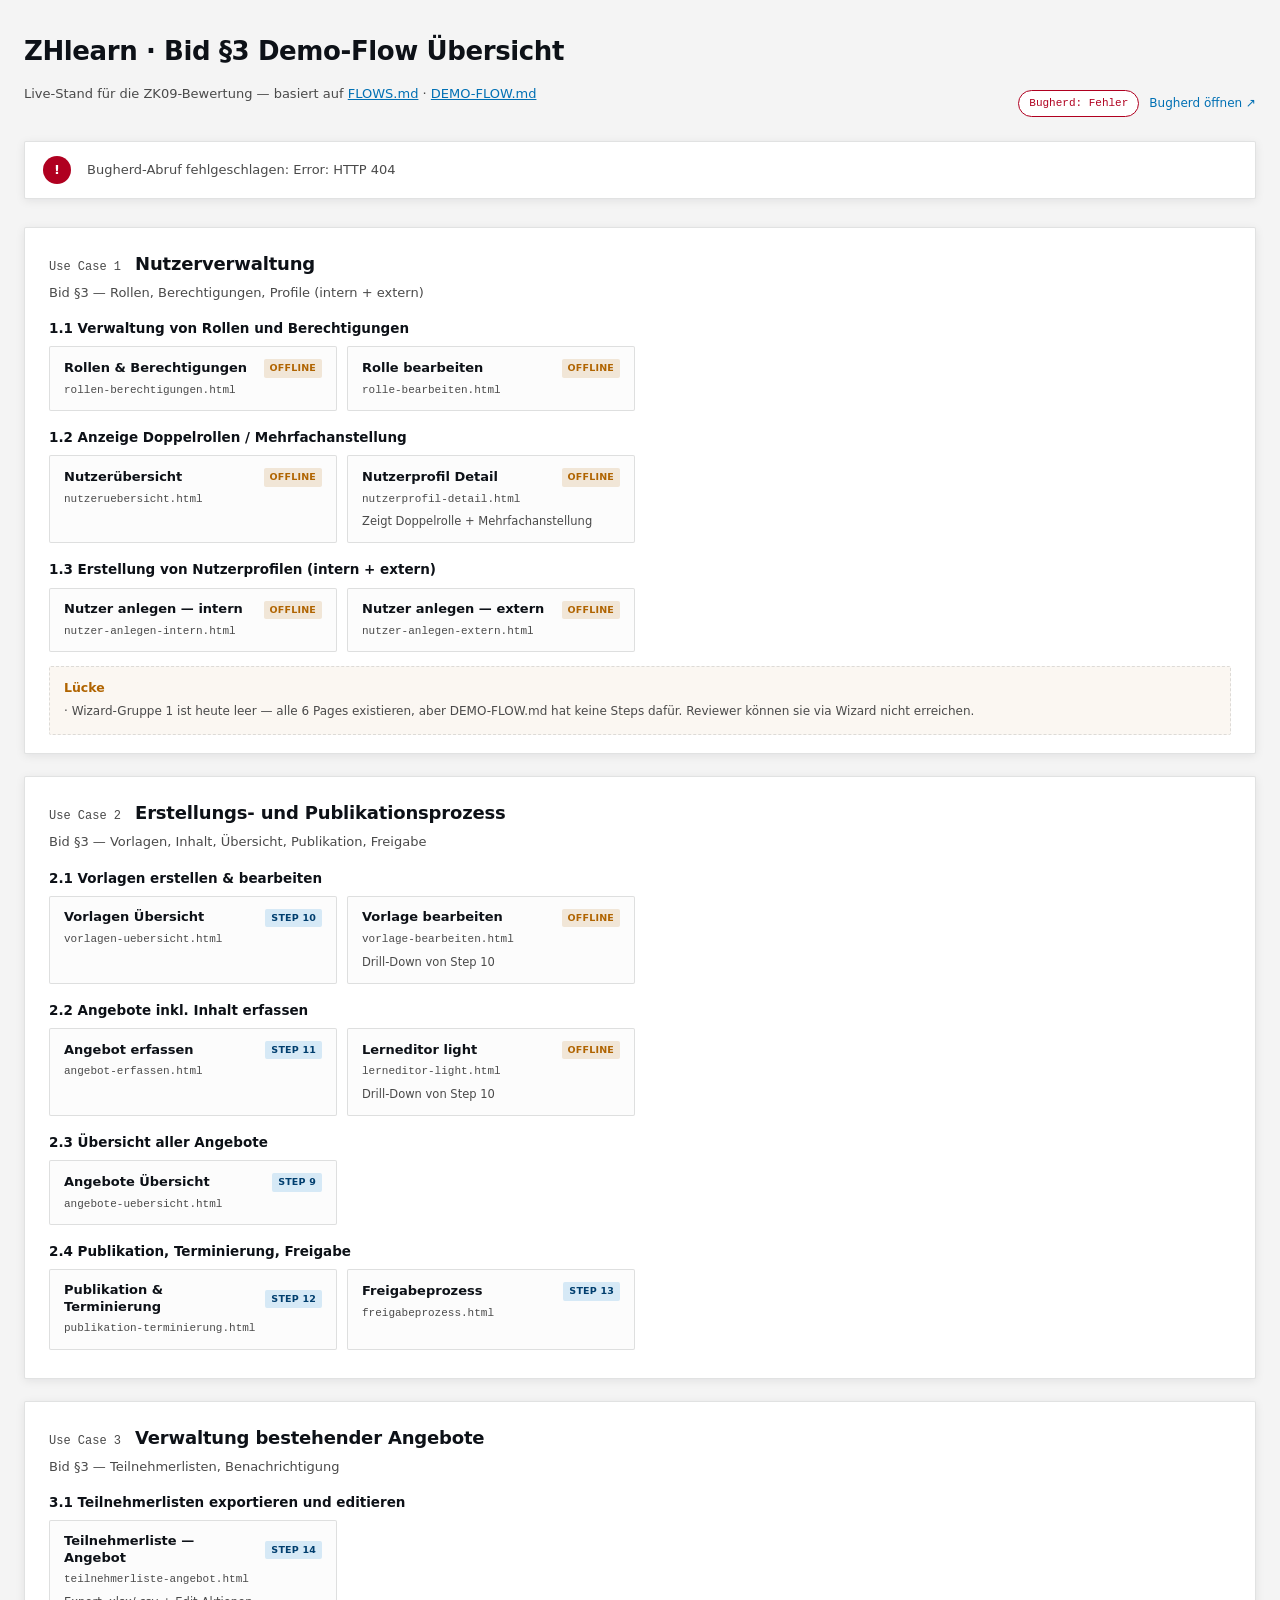
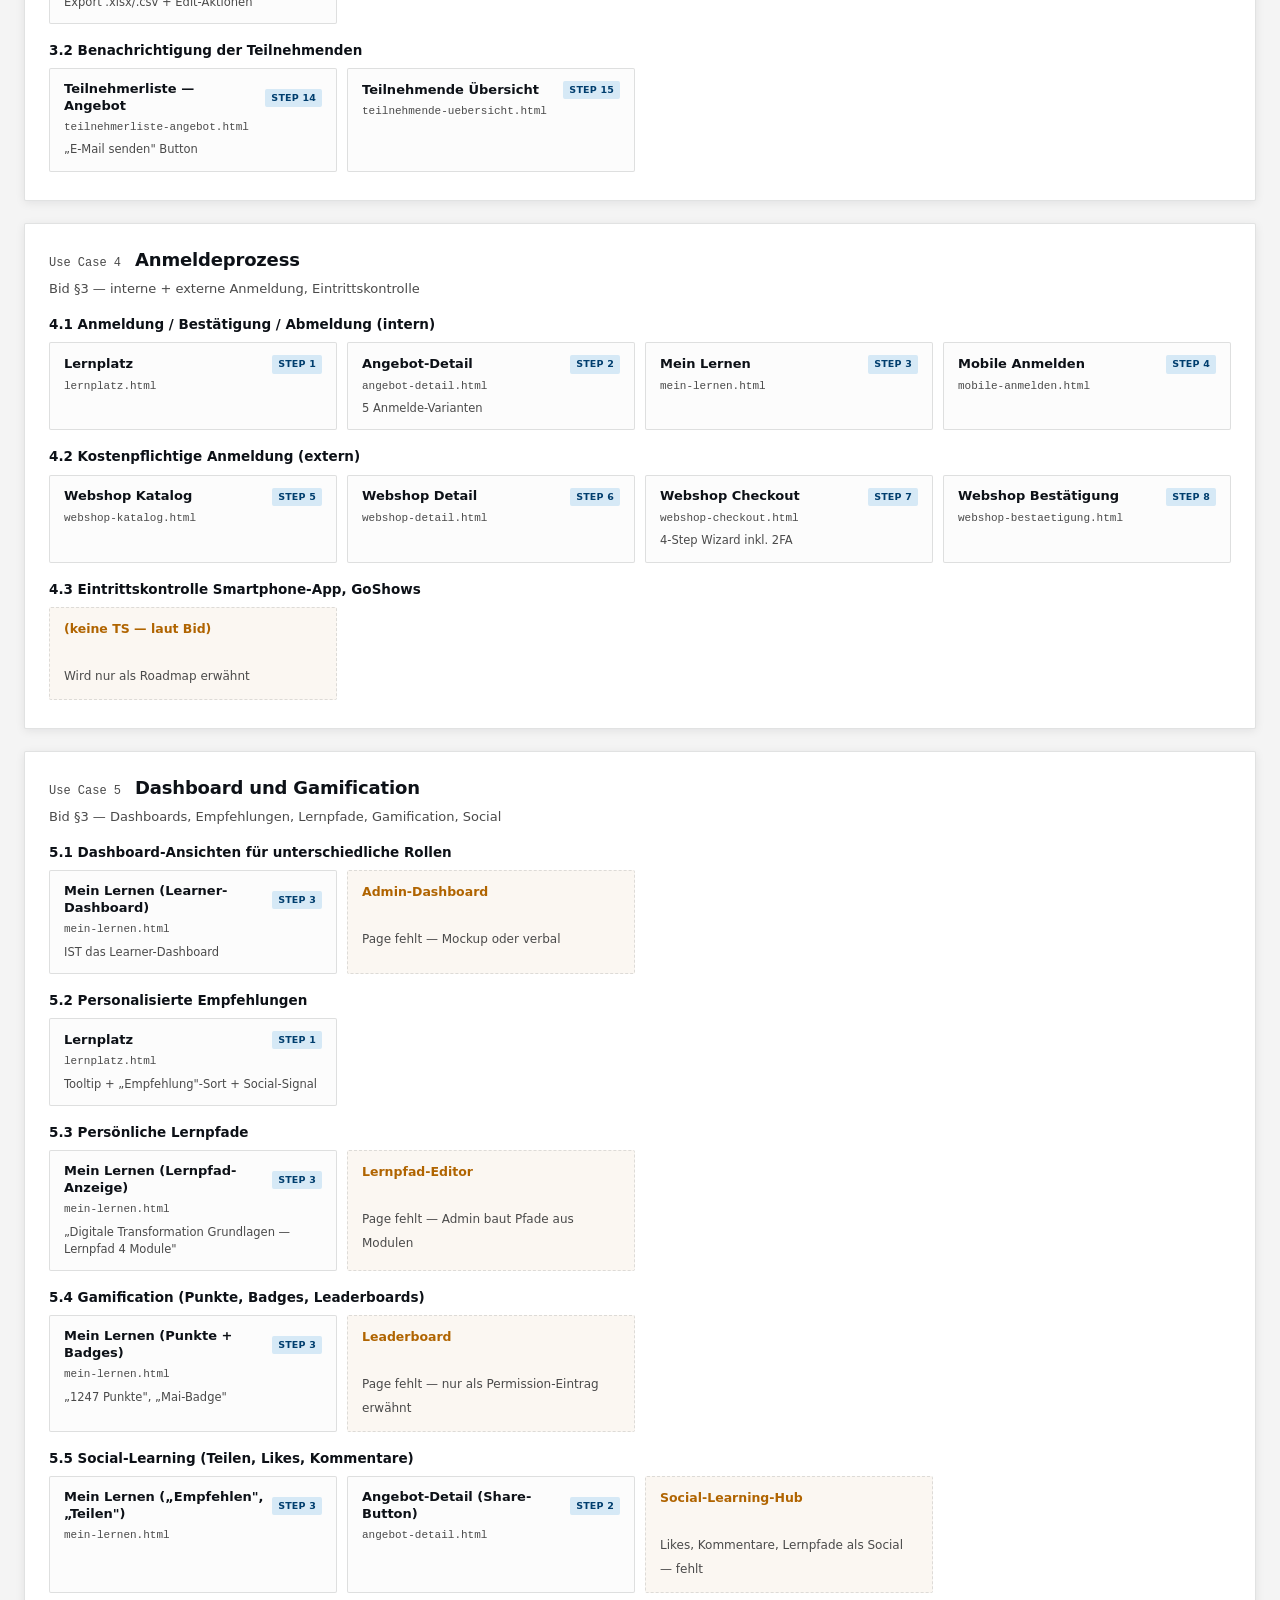
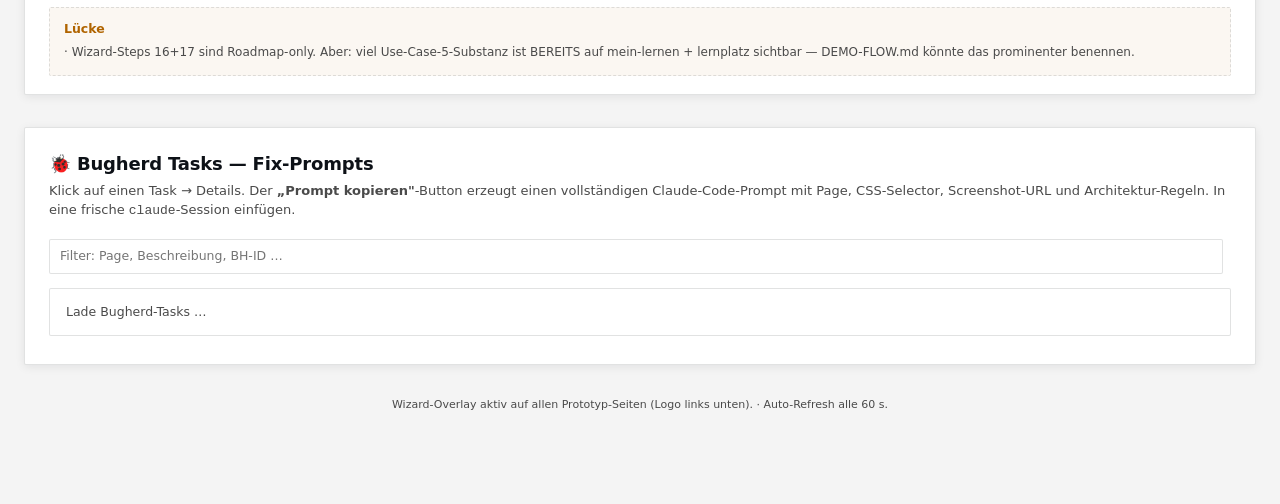
==== walkthrough/overview.html @ d1e1c7c1 "feat(overview): Bugherd triage section with copy-prompt buttons Adds a "Bugherd Tasks — Fix-Prompts"" ====
<!doctype html>
<html lang="de-CH">
<head>
  <meta charset="utf-8" />
  <meta name="viewport" content="width=device-width, initial-scale=1" />
  <title>ZHlearn · Bid §3 Demo-Flow Übersicht</title>
  <link rel="icon" href="/build/favicon-48.png" />
  <link rel="stylesheet" href="/colors_and_type.css" />
  <style>
    :root {
      --ov-bg: #f4f4f4;
      --ov-panel: #ffffff;
      --ov-rail: rgba(13, 17, 23, 0.12);
      --ov-text: #0d1117;
      --ov-text-soft: #4a4a4a;
      --ov-accent: #0070b4;
      --ov-accent-soft: #d6e9f6;
      --ov-accent-dark: #003e6e;
      --ov-good: #1e7f3a;
      --ov-warn: #b06400;
      --ov-bad: #b00020;
      --ov-shadow: 0 2px 10px rgba(13, 17, 23, 0.08);
    }
    * { box-sizing: border-box; }
    html, body { margin: 0; }
    body {
      font-family: 'Inter', system-ui, sans-serif;
      background: var(--ov-bg);
      color: var(--ov-text);
      line-height: 1.5;
    }
    .ov-shell { max-width: 1280px; margin: 0 auto; padding: 32px 24px 80px; }
    .ov-head { display: flex; align-items: flex-end; justify-content: space-between; gap: 16px; flex-wrap: wrap; margin-bottom: 24px; }
    .ov-head h1 { margin: 0; font-weight: 900; font-size: 26px; letter-spacing: -0.015em; }
    .ov-head__sub { color: var(--ov-text-soft); font-size: 13px; }
    .ov-head__sub a { color: var(--ov-accent); }
    .ov-toolbar { display: flex; gap: 10px; align-items: center; font-size: 12px; color: var(--ov-text-soft); }
    .ov-badge { display: inline-flex; align-items: center; gap: 6px; padding: 4px 10px; border-radius: 999px; background: var(--ov-panel); border: 1px solid var(--ov-rail); font-size: 11px; font-weight: 900; }
    .ov-badge--ok    { color: var(--ov-good); border-color: var(--ov-good); }
    .ov-badge--warn  { color: var(--ov-warn); border-color: var(--ov-warn); }
    .ov-badge--bad   { color: var(--ov-bad);  border-color: var(--ov-bad); }
    .ov-badge--mono  { font-family: ui-monospace, 'SF Mono', Menlo, monospace; font-weight: 400; text-transform: none; }

    /* Bugherd overall status strip */
    .ov-bh { background: var(--ov-panel); border: 1px solid var(--ov-rail); border-radius: 2px; padding: 14px 18px; margin-bottom: 28px; display: flex; align-items: center; gap: 16px; flex-wrap: wrap; box-shadow: var(--ov-shadow); }
    .ov-bh__icon { width: 28px; height: 28px; border-radius: 999px; background: var(--ov-accent); color: #fff; display: inline-flex; align-items: center; justify-content: center; font-weight: 900; font-size: 13px; }
    .ov-bh__text { flex: 1; font-size: 13px; color: var(--ov-text-soft); }
    .ov-bh__text strong { color: var(--ov-text); }
    .ov-bh__cta { color: var(--ov-accent); font-size: 12px; text-decoration: none; }
    .ov-bh__cta:hover { text-decoration: underline; }

    /* Use-case section */
    .ov-section { background: var(--ov-panel); border: 1px solid var(--ov-rail); border-radius: 2px; padding: 22px 24px 18px; margin-bottom: 22px; box-shadow: var(--ov-shadow); }
    .ov-section__head { display: flex; align-items: baseline; gap: 14px; margin-bottom: 6px; }
    .ov-section__num { font-family: ui-monospace, 'SF Mono', Menlo, monospace; font-size: 12px; color: var(--ov-text-soft); }
    .ov-section__title { font-weight: 900; font-size: 18px; letter-spacing: -0.01em; margin: 0; }
    .ov-section__sub { margin: 0 0 14px; color: var(--ov-text-soft); font-size: 13px; }

    .ov-sub { margin: 16px 0 10px; }
    .ov-sub__title { font-weight: 900; font-size: 13.5px; margin: 0 0 8px; color: var(--ov-text); }
    .ov-cards { display: grid; grid-template-columns: repeat(auto-fill, minmax(260px, 1fr)); gap: 10px; }
    .ov-card { display: block; padding: 12px 14px; border: 1px solid var(--ov-rail); border-radius: 2px; text-decoration: none; color: inherit; background: #fcfcfc; transition: border-color 120ms, transform 120ms; }
    .ov-card:hover { border-color: var(--ov-accent); transform: translateY(-1px); }
    .ov-card__row { display: flex; align-items: center; justify-content: space-between; gap: 8px; }
    .ov-card__title { font-weight: 900; font-size: 13px; line-height: 1.3; }
    .ov-card__file { display: block; margin-top: 4px; font-family: ui-monospace, 'SF Mono', Menlo, monospace; font-size: 11px; color: var(--ov-text-soft); white-space: nowrap; overflow: hidden; text-overflow: ellipsis; }
    .ov-card__badges { display: flex; gap: 4px; flex-shrink: 0; }
    .ov-card__pill { font-size: 9.5px; padding: 2px 6px; border-radius: 2px; font-weight: 900; letter-spacing: 0.02em; text-transform: uppercase; }
    .ov-card__pill--wiz   { background: var(--ov-accent-soft); color: var(--ov-accent-dark); }
    .ov-card__pill--orph  { background: rgba(176, 100, 0, 0.15); color: var(--ov-warn); }
    .ov-card__pill--bh    { background: rgba(176, 0, 32, 0.10); color: var(--ov-bad); }

    .ov-missing { padding: 12px 14px; border: 1px dashed var(--ov-rail); border-radius: 2px; background: rgba(176, 100, 0, 0.05); }
    .ov-missing__title { display: block; font-weight: 900; font-size: 12.5px; color: var(--ov-warn); }
    .ov-missing__sub { font-size: 12px; color: var(--ov-text-soft); }

    /* Bug list per card (collapsible) */
    .ov-bugs { margin-top: 8px; padding-top: 8px; border-top: 1px dashed var(--ov-rail); display: none; font-size: 11.5px; }
    .ov-card[data-bh-open="true"] .ov-bugs { display: block; }
    .ov-bug { margin: 4px 0; padding-left: 6px; border-left: 2px solid var(--ov-bad); color: var(--ov-text-soft); }
    .ov-bug strong { color: var(--ov-text); }

    /* ---- Bugherd triage section (bottom of page) ---- */
    .ov-bh-tasks { background: var(--ov-panel); border: 1px solid var(--ov-rail); border-radius: 2px; padding: 22px 24px 18px; margin-top: 32px; box-shadow: var(--ov-shadow); }
    .ov-bh-tasks h2 { margin: 0 0 4px; font-weight: 900; font-size: 18px; letter-spacing: -0.01em; }
    .ov-bh-tasks__sub { margin: 0 0 18px; color: var(--ov-text-soft); font-size: 13px; }
    .ov-task { border: 1px solid var(--ov-rail); border-radius: 2px; margin-bottom: 10px; background: #fff; }
    .ov-task--loading { padding: 14px 16px; color: var(--ov-text-soft); font-size: 12.5px; }
    .ov-task__head { display: grid; grid-template-columns: 60px 1fr auto; gap: 12px; align-items: center; padding: 12px 16px; cursor: pointer; }
    .ov-task__head:hover { background: var(--ov-bg); }
    .ov-task__id { font-family: ui-monospace, 'SF Mono', Menlo, monospace; font-size: 11px; color: var(--ov-bad); font-weight: 900; }
    .ov-task__title-wrap { min-width: 0; }
    .ov-task__title { font-weight: 900; font-size: 13.5px; line-height: 1.35; }
    .ov-task__meta { display: flex; gap: 10px; flex-wrap: wrap; margin-top: 4px; color: var(--ov-text-soft); font-size: 11px; font-family: ui-monospace, 'SF Mono', Menlo, monospace; }
    .ov-task__meta a { color: var(--ov-accent); text-decoration: none; }
    .ov-task__meta a:hover { text-decoration: underline; }
    .ov-task__chev { color: var(--ov-text-soft); font-size: 11px; transition: transform 140ms; }
    .ov-task[data-open="true"] .ov-task__chev { transform: rotate(90deg); }
    .ov-task__body { display: none; padding: 0 16px 16px; border-top: 1px solid var(--ov-rail); }
    .ov-task[data-open="true"] .ov-task__body { display: block; }
    .ov-task__grid { display: grid; grid-template-columns: minmax(0, 1fr) 220px; gap: 16px; margin-top: 14px; }
    .ov-task__field { margin-bottom: 12px; }
    .ov-task__label { display: block; font-size: 10px; text-transform: uppercase; letter-spacing: 0.08em; color: var(--ov-text-soft); margin-bottom: 4px; font-weight: 900; }
    .ov-task__value { font-size: 12.5px; line-height: 1.5; word-break: break-word; }
    .ov-task__value code { font-family: ui-monospace, 'SF Mono', Menlo, monospace; font-size: 11.5px; background: var(--ov-bg); padding: 2px 5px; border-radius: 2px; display: inline-block; max-width: 100%; overflow-wrap: anywhere; }
    .ov-task__value--mono { font-family: ui-monospace, 'SF Mono', Menlo, monospace; font-size: 11px; background: var(--ov-bg); padding: 8px 10px; border-radius: 2px; white-space: pre-wrap; word-break: break-all; }
    .ov-task__screenshot { display: block; border: 1px solid var(--ov-rail); border-radius: 2px; max-width: 100%; height: auto; cursor: zoom-in; }
    .ov-task__screenshot-caption { display: block; margin-top: 6px; font-size: 10.5px; color: var(--ov-text-soft); text-align: center; }
    .ov-task__actions { display: flex; gap: 8px; margin-top: 14px; flex-wrap: wrap; align-items: center; }
    .ov-btn { display: inline-flex; align-items: center; gap: 6px; padding: 8px 14px; border-radius: 2px; border: 1px solid var(--ov-rail); background: #fff; font: inherit; font-family: 'Inter', system-ui, sans-serif; font-weight: 900; font-size: 12px; cursor: pointer; color: var(--ov-text); text-decoration: none; }
    .ov-btn:hover { border-color: var(--ov-accent); color: var(--ov-accent); }
    .ov-btn--primary { background: var(--ov-accent); color: #fff; border-color: var(--ov-accent); }
    .ov-btn--primary:hover { background: var(--ov-accent-dark); border-color: var(--ov-accent-dark); color: #fff; }
    .ov-btn[data-state="done"] { background: var(--ov-good); border-color: var(--ov-good); color: #fff; }
    .ov-task__filter { display: flex; gap: 8px; flex-wrap: wrap; margin-bottom: 14px; align-items: center; font-size: 12px; color: var(--ov-text-soft); }
    .ov-task__filter input { flex: 1; min-width: 180px; padding: 7px 10px; border: 1px solid var(--ov-rail); border-radius: 2px; font: inherit; font-size: 12.5px; }
    .ov-task__filter input:focus { outline: 2px solid var(--ov-focus, #00b1e5); outline-offset: -1px; border-color: transparent; }

    @media (max-width: 720px) {
      .ov-task__grid { grid-template-columns: 1fr; }
      .ov-task__head { grid-template-columns: 50px 1fr auto; gap: 8px; padding: 10px 12px; }
    }

    @media (max-width: 720px) {
      .ov-shell { padding: 20px 14px 60px; }
      .ov-head h1 { font-size: 22px; }
    }
  </style>
</head>
<body>
  <main class="ov-shell">
    <header class="ov-head">
      <div>
        <h1>ZHlearn · Bid §3 Demo-Flow Übersicht</h1>
        <p class="ov-head__sub">Live-Stand für die ZK09-Bewertung — basiert auf <a href="/FLOWS.md">FLOWS.md</a> · <a href="/DEMO-FLOW.md">DEMO-FLOW.md</a></p>
      </div>
      <div class="ov-toolbar">
        <span class="ov-badge ov-badge--mono" id="ov-bh-count">Bugherd: lade…</span>
        <a class="ov-bh__cta" href="https://www.bugherd.com/projects/522520" target="_blank" rel="noopener">Bugherd öffnen ↗</a>
      </div>
    </header>

    <div class="ov-bh" id="ov-bh-summary">
      <span class="ov-bh__icon">🐞</span>
      <span class="ov-bh__text">Bugherd-Daten werden geladen…</span>
    </div>

    <div id="ov-sections"></div>

    <section class="ov-bh-tasks" id="ov-bh-tasks">
      <h2>🐞 Bugherd Tasks — Fix-Prompts</h2>
      <p class="ov-bh-tasks__sub">Klick auf einen Task → Details. Der <strong>„Prompt kopieren"</strong>-Button erzeugt einen vollständigen Claude-Code-Prompt mit Page, CSS-Selector, Screenshot-URL und Architektur-Regeln. In eine frische <code>claude</code>-Session einfügen.</p>
      <div class="ov-task__filter">
        <input type="text" id="ov-task-search" placeholder="Filter: Page, Beschreibung, BH-ID …" />
        <span id="ov-task-count"></span>
      </div>
      <div id="ov-task-list"><div class="ov-task ov-task--loading">Lade Bugherd-Tasks …</div></div>
    </section>

    <p style="margin-top:32px; color: var(--ov-text-soft); font-size: 11px; text-align: center;">
      Wizard-Overlay aktiv auf allen Prototyp-Seiten (Logo links unten). · Auto-Refresh alle 60 s.
    </p>
  </main>

  <script>
    // Single source of truth: the bid §3 use cases + their page map.
    // Mirrors FLOWS.md. Status flags drive the badges.
    const USE_CASES = [
      {
        num: '1', title: 'Nutzerverwaltung',
        sub: 'Bid §3 — Rollen, Berechtigungen, Profile (intern + extern)',
        bullets: [
          { title: '1.1 Verwaltung von Rollen und Berechtigungen', cards: [
            { title: 'Rollen & Berechtigungen', file: 'rollen-berechtigungen.html', wiz: false },
            { title: 'Rolle bearbeiten', file: 'rolle-bearbeiten.html', wiz: false },
          ]},
          { title: '1.2 Anzeige Doppelrollen / Mehrfachanstellung', cards: [
            { title: 'Nutzerübersicht', file: 'nutzeruebersicht.html', wiz: false },
            { title: 'Nutzerprofil Detail', file: 'nutzerprofil-detail.html', wiz: false, note: 'Zeigt Doppelrolle + Mehrfachanstellung' },
          ]},
          { title: '1.3 Erstellung von Nutzerprofilen (intern + extern)', cards: [
            { title: 'Nutzer anlegen — intern', file: 'nutzer-anlegen-intern.html', wiz: false },
            { title: 'Nutzer anlegen — extern', file: 'nutzer-anlegen-extern.html', wiz: false },
          ]},
        ],
        gap: 'Wizard-Gruppe 1 ist heute leer — alle 6 Pages existieren, aber DEMO-FLOW.md hat keine Steps dafür. Reviewer können sie via Wizard nicht erreichen.',
      },
      {
        num: '2', title: 'Erstellungs- und Publikationsprozess',
        sub: 'Bid §3 — Vorlagen, Inhalt, Übersicht, Publikation, Freigabe',
        bullets: [
          { title: '2.1 Vorlagen erstellen & bearbeiten', cards: [
            { title: 'Vorlagen Übersicht', file: 'vorlagen-uebersicht.html', wiz: true, step: '10' },
            { title: 'Vorlage bearbeiten', file: 'vorlage-bearbeiten.html', wiz: false, note: 'Drill-Down von Step 10' },
          ]},
          { title: '2.2 Angebote inkl. Inhalt erfassen', cards: [
            { title: 'Angebot erfassen', file: 'angebot-erfassen.html', wiz: true, step: '11' },
            { title: 'Lerneditor light', file: 'lerneditor-light.html', wiz: false, note: 'Drill-Down von Step 10' },
          ]},
          { title: '2.3 Übersicht aller Angebote', cards: [
            { title: 'Angebote Übersicht', file: 'angebote-uebersicht.html', wiz: true, step: '9' },
          ]},
          { title: '2.4 Publikation, Terminierung, Freigabe', cards: [
            { title: 'Publikation & Terminierung', file: 'publikation-terminierung.html', wiz: true, step: '12' },
            { title: 'Freigabeprozess', file: 'freigabeprozess.html', wiz: true, step: '13' },
          ]},
        ],
      },
      {
        num: '3', title: 'Verwaltung bestehender Angebote',
        sub: 'Bid §3 — Teilnehmerlisten, Benachrichtigung',
        bullets: [
          { title: '3.1 Teilnehmerlisten exportieren und editieren', cards: [
            { title: 'Teilnehmerliste — Angebot', file: 'teilnehmerliste-angebot.html', wiz: true, step: '14', note: 'Export .xlsx/.csv + Edit-Aktionen' },
          ]},
          { title: '3.2 Benachrichtigung der Teilnehmenden', cards: [
            { title: 'Teilnehmerliste — Angebot', file: 'teilnehmerliste-angebot.html', wiz: true, step: '14', note: '„E-Mail senden" Button' },
            { title: 'Teilnehmende Übersicht', file: 'teilnehmende-uebersicht.html', wiz: true, step: '15' },
          ]},
        ],
      },
      {
        num: '4', title: 'Anmeldeprozess',
        sub: 'Bid §3 — interne + externe Anmeldung, Eintrittskontrolle',
        bullets: [
          { title: '4.1 Anmeldung / Bestätigung / Abmeldung (intern)', cards: [
            { title: 'Lernplatz', file: 'lernplatz.html', wiz: true, step: '1' },
            { title: 'Angebot-Detail', file: 'angebot-detail.html', wiz: true, step: '2', note: '5 Anmelde-Varianten' },
            { title: 'Mein Lernen', file: 'mein-lernen.html', wiz: true, step: '3' },
            { title: 'Mobile Anmelden', file: 'mobile-anmelden.html', wiz: true, step: '4' },
          ]},
          { title: '4.2 Kostenpflichtige Anmeldung (extern)', cards: [
            { title: 'Webshop Katalog', file: 'webshop-katalog.html', wiz: true, step: '5' },
            { title: 'Webshop Detail', file: 'webshop-detail.html', wiz: true, step: '6' },
            { title: 'Webshop Checkout', file: 'webshop-checkout.html', wiz: true, step: '7', note: '4-Step Wizard inkl. 2FA' },
            { title: 'Webshop Bestätigung', file: 'webshop-bestaetigung.html', wiz: true, step: '8' },
          ]},
          { title: '4.3 Eintrittskontrolle Smartphone-App, GoShows', cards: [
            { title: '(keine TS — laut Bid)', missing: true, note: 'Wird nur als Roadmap erwähnt' },
          ]},
        ],
      },
      {
        num: '5', title: 'Dashboard und Gamification',
        sub: 'Bid §3 — Dashboards, Empfehlungen, Lernpfade, Gamification, Social',
        bullets: [
          { title: '5.1 Dashboard-Ansichten für unterschiedliche Rollen', cards: [
            { title: 'Mein Lernen (Learner-Dashboard)', file: 'mein-lernen.html', wiz: true, step: '3', note: 'IST das Learner-Dashboard' },
            { title: 'Admin-Dashboard', missing: true, note: 'Page fehlt — Mockup oder verbal' },
          ]},
          { title: '5.2 Personalisierte Empfehlungen', cards: [
            { title: 'Lernplatz', file: 'lernplatz.html', wiz: true, step: '1', note: 'Tooltip + „Empfehlung"-Sort + Social-Signal' },
          ]},
          { title: '5.3 Persönliche Lernpfade', cards: [
            { title: 'Mein Lernen (Lernpfad-Anzeige)', file: 'mein-lernen.html', wiz: true, step: '3', note: '„Digitale Transformation Grundlagen — Lernpfad 4 Module"' },
            { title: 'Lernpfad-Editor', missing: true, note: 'Page fehlt — Admin baut Pfade aus Modulen' },
          ]},
          { title: '5.4 Gamification (Punkte, Badges, Leaderboards)', cards: [
            { title: 'Mein Lernen (Punkte + Badges)', file: 'mein-lernen.html', wiz: true, step: '3', note: '„1247 Punkte", „Mai-Badge"' },
            { title: 'Leaderboard', missing: true, note: 'Page fehlt — nur als Permission-Eintrag erwähnt' },
          ]},
          { title: '5.5 Social-Learning (Teilen, Likes, Kommentare)', cards: [
            { title: 'Mein Lernen („Empfehlen", „Teilen")', file: 'mein-lernen.html', wiz: true, step: '3' },
            { title: 'Angebot-Detail (Share-Button)', file: 'angebot-detail.html', wiz: true, step: '2' },
            { title: 'Social-Learning-Hub', missing: true, note: 'Likes, Kommentare, Lernpfade als Social — fehlt' },
          ]},
        ],
        gap: 'Wizard-Steps 16+17 sind Roadmap-only. Aber: viel Use-Case-5-Substanz ist BEREITS auf mein-lernen + lernplatz sichtbar — DEMO-FLOW.md könnte das prominenter benennen.',
      },
    ];

    // ---- render ----
    const sectionsEl = document.getElementById('ov-sections');
    const bhCount = document.getElementById('ov-bh-count');
    const bhSummary = document.getElementById('ov-bh-summary');
    const tasksByFile = new Map();    // 'lernplatz.html' → [{id, title, url}]
    let totalOpen = 0;
    let allTaskDetails = [];          // full per-task detail records, for the bottom triage section

    function renderSections() {
      sectionsEl.innerHTML = '';
      for (const uc of USE_CASES) {
        const section = document.createElement('section');
        section.className = 'ov-section';
        section.id = 'uc-' + uc.num;
        let html = `
          <div class="ov-section__head">
            <span class="ov-section__num">Use Case ${uc.num}</span>
            <h2 class="ov-section__title">${uc.title}</h2>
          </div>
          <p class="ov-section__sub">${uc.sub}</p>
        `;
        for (const sub of uc.bullets) {
          html += `<div class="ov-sub"><h3 class="ov-sub__title">${sub.title}</h3><div class="ov-cards">`;
          for (const c of sub.cards) html += renderCard(c);
          html += `</div></div>`;
        }
        if (uc.gap) {
          html += `<div class="ov-missing" style="margin-top:14px"><span class="ov-missing__title">Lücke</span><span class="ov-missing__sub"> · ${uc.gap}</span></div>`;
        }
        section.innerHTML = html;
        sectionsEl.appendChild(section);
      }
    }

    function renderCard(c) {
      if (c.missing) {
        return `<div class="ov-missing"><span class="ov-missing__title">${c.title}</span><br><span class="ov-missing__sub">${c.note || ''}</span></div>`;
      }
      const wizPill   = c.wiz   ? `<span class="ov-card__pill ov-card__pill--wiz" title="Im Wizard sichtbar als Step ${c.step}">Step ${c.step}</span>` : `<span class="ov-card__pill ov-card__pill--orph" title="Nicht im Wizard">offline</span>`;
      const bugs = tasksByFile.get(c.file) || [];
      const bhPill = bugs.length ? `<span class="ov-card__pill ov-card__pill--bh" title="${bugs.length} Bugherd-Issue(s)">🐞 ${bugs.length}</span>` : '';
      const bugList = bugs.length ? `<div class="ov-bugs">${bugs.map(b => `<div class="ov-bug"><strong>BH-${b.id}</strong> · ${escape(b.title)}</div>`).join('')}</div>` : '';
      const dataAttr = bugs.length ? ' data-bh-open="true"' : '';
      const noteRow = c.note ? `<div style="margin-top:6px; font-size: 11.5px; color: var(--ov-text-soft);">${escape(c.note)}</div>` : '';
      return `
        <a class="ov-card" href="/${c.file}"${dataAttr}>
          <div class="ov-card__row">
            <span class="ov-card__title">${c.title}</span>
            <span class="ov-card__badges">${wizPill}${bhPill}</span>
          </div>
          <span class="ov-card__file">${c.file}</span>
          ${noteRow}
          ${bugList}
        </a>
      `;
    }

    function escape(s) {
      return String(s).replace(/&/g, '&amp;').replace(/</g, '&lt;').replace(/>/g, '&gt;');
    }

    // ---- Bugherd ----
    async function loadBugherd() {
      try {
        const listRes = await fetch('/api/bugherd/projects/522520/tasks.json?status=feedback,backlog,todo,doing', { cache: 'no-cache' });
        // 401 = missing/bad key; 500 = Bugherd Rails error on no auth;
        // 400 = CF rejects malformed auth. Treat any non-200 as
        // "not yet configured" so the page still works as a flow doc.
        if (listRes.status === 401 || listRes.status === 500 || listRes.status === 400) {
          bhCount.textContent = 'Bugherd: nicht konfiguriert';
          bhCount.classList.add('ov-badge--warn');
          bhSummary.innerHTML = '<span class="ov-bh__icon" style="background:#b06400">!</span><span class="ov-bh__text">Bugherd-API ist nicht konfiguriert. Setup-Hinweise in <code>deploy/bugherd-auth.example</code>.</span>';
          return;
        }
        if (!listRes.ok) throw new Error('HTTP ' + listRes.status);
        const listData = await listRes.json();
        const tasks = (listData && listData.tasks) || [];
        totalOpen = tasks.length;

        // Render the summary strip immediately so the user sees the
        // total without waiting for per-task detail fetches.
        bhCount.textContent = `Bugherd: ${totalOpen} offen`;
        bhCount.classList.remove('ov-badge--warn');
        bhCount.classList.add(totalOpen ? 'ov-badge--bad' : 'ov-badge--ok');
        bhSummary.innerHTML = `
          <span class="ov-bh__icon" style="background:${totalOpen ? '#b00020' : '#1e7f3a'}">${totalOpen}</span>
          <span class="ov-bh__text"><strong>${totalOpen}</strong> offene Bugherd-Tasks, lade Page-Zuordnung…</span>
          <a class="ov-bh__cta" href="https://www.bugherd.com/projects/522520" target="_blank" rel="noopener">Im Bugherd ↗</a>
        `;

        // The list endpoint doesn't include the task's page URL or
        // selector — only the per-task endpoint does. Fetch them in
        // parallel and group by HTML filename.
        const detail = await Promise.all(tasks.map(t =>
          fetch(`/api/bugherd/projects/522520/tasks/${t.id}.json`, { cache: 'no-cache' })
            .then(r => r.ok ? r.json() : null)
            .catch(() => null)
        ));

        tasksByFile.clear();
        allTaskDetails = [];
        for (let i = 0; i < tasks.length; i++) {
          const t = tasks[i];
          const d = detail[i] && detail[i].task;
          const pagePath = (d && d.url) || '';
          const m = pagePath.match(/\/?([^\/?#]+\.html)(?:[?#].*)?$/);
          const file = m ? m[1] : '(root)';
          const arr = tasksByFile.get(file) || [];
          arr.push({
            id: t.local_task_id || t.id,
            title: (t.description || '').slice(0, 140),
            url: pagePath,
            admin_link: (d && d.admin_link) || `https://www.bugherd.com/projects/522520/tasks/${t.local_task_id}`,
          });
          tasksByFile.set(file, arr);
          if (d) allTaskDetails.push(d);
        }

        const filesWithBugs = [...tasksByFile.keys()].filter(f => f !== '(root)');
        bhSummary.innerHTML = `
          <span class="ov-bh__icon" style="background:${totalOpen ? '#b00020' : '#1e7f3a'}">${totalOpen}</span>
          <span class="ov-bh__text"><strong>${totalOpen}</strong> offene Bugherd-Tasks, verteilt auf <strong>${filesWithBugs.length}</strong> Page(s).</span>
          <a class="ov-bh__cta" href="https://www.bugherd.com/projects/522520" target="_blank" rel="noopener">Im Bugherd ↗</a>
        `;
        renderSections();
        renderTaskList();
      } catch (err) {
        bhCount.textContent = 'Bugherd: Fehler';
        bhCount.classList.add('ov-badge--bad');
        bhSummary.innerHTML = `<span class="ov-bh__icon" style="background:#b00020">!</span><span class="ov-bh__text">Bugherd-Abruf fehlgeschlagen: ${escape(String(err))}</span>`;
      }
    }

    // ---- Bugherd triage list (bottom of page) ----

    const taskListEl = document.getElementById('ov-task-list');
    const taskCountEl = document.getElementById('ov-task-count');
    const taskSearchEl = document.getElementById('ov-task-search');

    function renderTaskList() {
      if (!allTaskDetails.length) {
        taskListEl.innerHTML = '<div class="ov-task ov-task--loading">Keine offenen Tasks.</div>';
        taskCountEl.textContent = '';
        return;
      }
      // Sort: roughly newest first (descending local_task_id).
      const sorted = [...allTaskDetails].sort((a, b) => (b.local_task_id || 0) - (a.local_task_id || 0));
      const q = (taskSearchEl.value || '').trim().toLowerCase();
      const filtered = q
        ? sorted.filter(t => taskSearchable(t).includes(q))
        : sorted;
      taskCountEl.textContent = q ? `${filtered.length} / ${sorted.length}` : `${sorted.length} Task(s)`;
      taskListEl.innerHTML = filtered.map(renderTask).join('');
      attachTaskHandlers();
    }

    function taskSearchable(t) {
      return [
        'bh-' + (t.local_task_id || ''),
        t.url || '',
        t.description || '',
        (t.selector_info && t.selector_info.path) || '',
        (t.requester && t.requester.display_name) || '',
      ].join(' ').toLowerCase();
    }

    function renderTask(t) {
      const id = t.local_task_id || t.id;
      const pageFile = (t.url || '').replace(/^\//, '') || '(unknown)';
      const desc = t.description || '(keine Beschreibung)';
      const selPath = (t.selector_info && t.selector_info.path) || '';
      const selHtml = (t.selector_info && t.selector_info.html) || '';
      const screenshot = t.screenshot_url || '';
      const screenshotData = t.screenshot_data || {};
      const reporter = (t.requester && t.requester.display_name) || t.requester_email || '—';
      const created = t.created_at ? new Date(t.created_at).toLocaleString('de-CH') : '—';
      const adminLink = t.admin_link || `https://www.bugherd.com/projects/522520/tasks/${id}`;
      return `
        <article class="ov-task" data-id="${esc(String(id))}">
          <div class="ov-task__head">
            <span class="ov-task__id">BH-${esc(String(id))}</span>
            <div class="ov-task__title-wrap">
              <div class="ov-task__title">${esc(desc.slice(0, 200))}</div>
              <div class="ov-task__meta">
                <span>📄 ${esc(pageFile)}</span>
                <span>👤 ${esc(reporter)}</span>
                <span>🕒 ${esc(created)}</span>
                <span>${esc(t.status || '—')}</span>
              </div>
            </div>
            <span class="ov-task__chev">▸</span>
          </div>
          <div class="ov-task__body">
            <div class="ov-task__grid">
              <div>
                <div class="ov-task__field">
                  <span class="ov-task__label">Beschreibung</span>
                  <div class="ov-task__value">${esc(desc)}</div>
                </div>
                <div class="ov-task__field">
                  <span class="ov-task__label">Page</span>
                  <div class="ov-task__value"><a href="${esc(t.site || '')}${esc(t.url || '')}" target="_blank" rel="noopener"><code>${esc(pageFile)}</code></a></div>
                </div>
                ${selPath ? `
                <div class="ov-task__field">
                  <span class="ov-task__label">CSS-Selector</span>
                  <div class="ov-task__value--mono">${esc(selPath)}</div>
                </div>` : ''}
                ${selHtml ? `
                <div class="ov-task__field">
                  <span class="ov-task__label">HTML-Element</span>
                  <div class="ov-task__value--mono">${esc(selHtml)}</div>
                </div>` : ''}
                <div class="ov-task__field">
                  <span class="ov-task__label">Browser / Viewport</span>
                  <div class="ov-task__value" style="font-size: 11.5px; color: var(--ov-text-soft);">${esc(t.requester_browser || '—')} · ${esc(t.requester_browser_size || '—')} · ${esc(t.requester_os || '—')}</div>
                </div>
              </div>
              <div>
                ${screenshot ? `
                  <a href="${esc(screenshot)}" target="_blank" rel="noopener" title="Original öffnen">
                    <img class="ov-task__screenshot" src="${esc(screenshot)}" alt="Bugherd-Screenshot BH-${esc(String(id))}" loading="lazy" />
                  </a>
                  ${(screenshotData.screenshot_pin_x != null) ? `<span class="ov-task__screenshot-caption">Pin: ${screenshotData.screenshot_pin_x}, ${screenshotData.screenshot_pin_y} · ${screenshotData.screenshot_width}×${screenshotData.screenshot_height}</span>` : ''}
                ` : '<div style="color: var(--ov-text-soft); font-size: 11.5px;">Kein Screenshot</div>'}
              </div>
            </div>
            <div class="ov-task__actions">
              <button class="ov-btn ov-btn--primary" data-copy="${esc(String(id))}">📋 Prompt kopieren</button>
              <a class="ov-btn" href="${esc(adminLink)}" target="_blank" rel="noopener">In Bugherd öffnen ↗</a>
              ${t.url ? `<a class="ov-btn" href="${esc(t.url)}" target="_blank" rel="noopener">Page öffnen ↗</a>` : ''}
            </div>
          </div>
        </article>
      `;
    }

    function attachTaskHandlers() {
      for (const head of taskListEl.querySelectorAll('.ov-task__head')) {
        head.addEventListener('click', () => {
          const t = head.closest('.ov-task');
          t.dataset.open = t.dataset.open === 'true' ? 'false' : 'true';
        });
      }
      for (const btn of taskListEl.querySelectorAll('[data-copy]')) {
        btn.addEventListener('click', async (e) => {
          e.stopPropagation();
          const id = btn.dataset.copy;
          const t = allTaskDetails.find(x => String(x.local_task_id || x.id) === id);
          if (!t) return;
          const prompt = buildPrompt(t);
          try {
            await navigator.clipboard.writeText(prompt);
            const orig = btn.textContent;
            btn.textContent = '✓ Kopiert';
            btn.dataset.state = 'done';
            setTimeout(() => { btn.textContent = orig; btn.removeAttribute('data-state'); }, 2000);
          } catch {
            // Fallback: open a textarea + select all so the user can ⌘C/Ctrl+C.
            const ta = document.createElement('textarea');
            ta.value = prompt; ta.style.position = 'fixed'; ta.style.opacity = '0';
            document.body.appendChild(ta); ta.select();
            try { document.execCommand('copy'); btn.textContent = '✓ Kopiert'; }
            catch { btn.textContent = '⚠ Manuell kopieren'; }
            setTimeout(() => ta.remove(), 100);
          }
        });
      }
    }

    function buildPrompt(t) {
      const id       = t.local_task_id || t.id;
      const pagePath = t.url || '(unknown)';
      const pageFile = pagePath.replace(/^\//, '');
      const fullUrl  = (t.site || 'https://zhlearn.ai.srmedia.ch') + pagePath;
      const desc     = t.description || '(no description)';
      const selPath  = (t.selector_info && t.selector_info.path) || '(no selector)';
      const selHtml  = (t.selector_info && t.selector_info.html) || '(no HTML)';
      const screenshot = t.screenshot_url || '(no screenshot)';
      const reporter = (t.requester && t.requester.display_name) || t.requester_email || '—';
      const env      = [t.requester_browser, t.requester_browser_size, t.requester_os].filter(Boolean).join(' · ') || '—';
      return [
        `# Bugherd Fix — ZHlearn overlay (BH-${id})`,
        ``,
        `## Architecture (read first, do NOT change)`,
        ``,
        `- Static HTML prototype live at https://zhlearn.ai.srmedia.ch`,
        `- Two sibling repos:`,
        `  - \`~/projects/platform/tools/zhlearn/\` — UPSTREAM CLONE`,
        `    (Digital4Health/ZHlearn:main). **NEVER edit, NEVER commit.**`,
        `  - \`~/projects/platform/tools/zhlearn-overlay/\` — all fixes go here.`,
        `- Wizard chrome is injected into every upstream HTML page via`,
        `  nginx \`sub_filter\` (\`deploy/nginx.conf\`). All wizard DOM lives`,
        `  inside \`<div id="wiz-root">\`; all CSS is scoped under \`#wiz-root …\`.`,
        `- Container is \`ai-zhlearn\`; bind-mounts pick up edits on the next`,
        `  page load. nginx config edits need:`,
        `    \`docker exec ai-zhlearn nginx -t && docker exec ai-zhlearn nginx -s reload\``,
        `- Read \`zhlearn-overlay/CLAUDE.md\` for the full architecture rules.`,
        ``,
        `## Bug (Bugherd task BH-${id})`,
        ``,
        `- **URL:** ${fullUrl}`,
        `- **Page file:** \`${pageFile}\``,
        `- **CSS selector:**`,
        `  \`\`\``,
        `  ${selPath}`,
        `  \`\`\``,
        `- **HTML element:**`,
        `  \`\`\`html`,
        `  ${selHtml}`,
        `  \`\`\``,
        `- **Screenshot:** ${screenshot}`,
        `- **Reporter:** ${reporter}`,
        `- **Reporter environment:** ${env}`,
        ``,
        `### Description from reporter`,
        ``,
        `> ${desc.split('\n').join('\n> ')}`,
        ``,
        `## Constraints`,
        ``,
        `- **Smallest possible diff.** No drive-by refactors.`,
        `- If the bug is in upstream HTML/CSS, fix via the overlay only:`,
        `  - DOM injection in \`walkthrough/wizard.js\``,
        `  - CSS rule scoped under \`#wiz-root\` in \`walkthrough/wizard.css\``,
        `  - nginx \`sub_filter\` in \`deploy/nginx.conf\``,
        `  - **Never** edit \`~/projects/platform/tools/zhlearn/*\`.`,
        `- Any new CSS class must be scoped under \`#wiz-root\` so it doesn't`,
        `  leak into upstream pages.`,
        `- The dead-link toast handler (\`isDeadLink\` / \`showToast\` in`,
        `  \`wizard.js\`) and the floating logo/panel chrome should not be`,
        `  touched unless the bug is in them directly.`,
        ``,
        `## Done when`,
        ``,
        `- Visible behavior matches what the reporter expected (per the`,
        `  screenshot + description above).`,
        `- \`git diff\` shows the smallest possible change.`,
        `- nginx config changes: \`docker exec ai-zhlearn nginx -t\` passes.`,
        `- JS changes: \`node --check walkthrough/wizard.js\` passes.`,
        `- Commit message: \`fix(walkthrough|deploy): <short> [BH-${id}]\``,
        `- Push: \`git push origin main\` (dual-pushes GitHub + Forgejo).`,
        ``,
      ].join('\n');
    }

    if (taskSearchEl) {
      taskSearchEl.addEventListener('input', renderTaskList);
    }

    renderSections();
    loadBugherd();
    setInterval(loadBugherd, 60_000);
  </script>
</body>
</html>
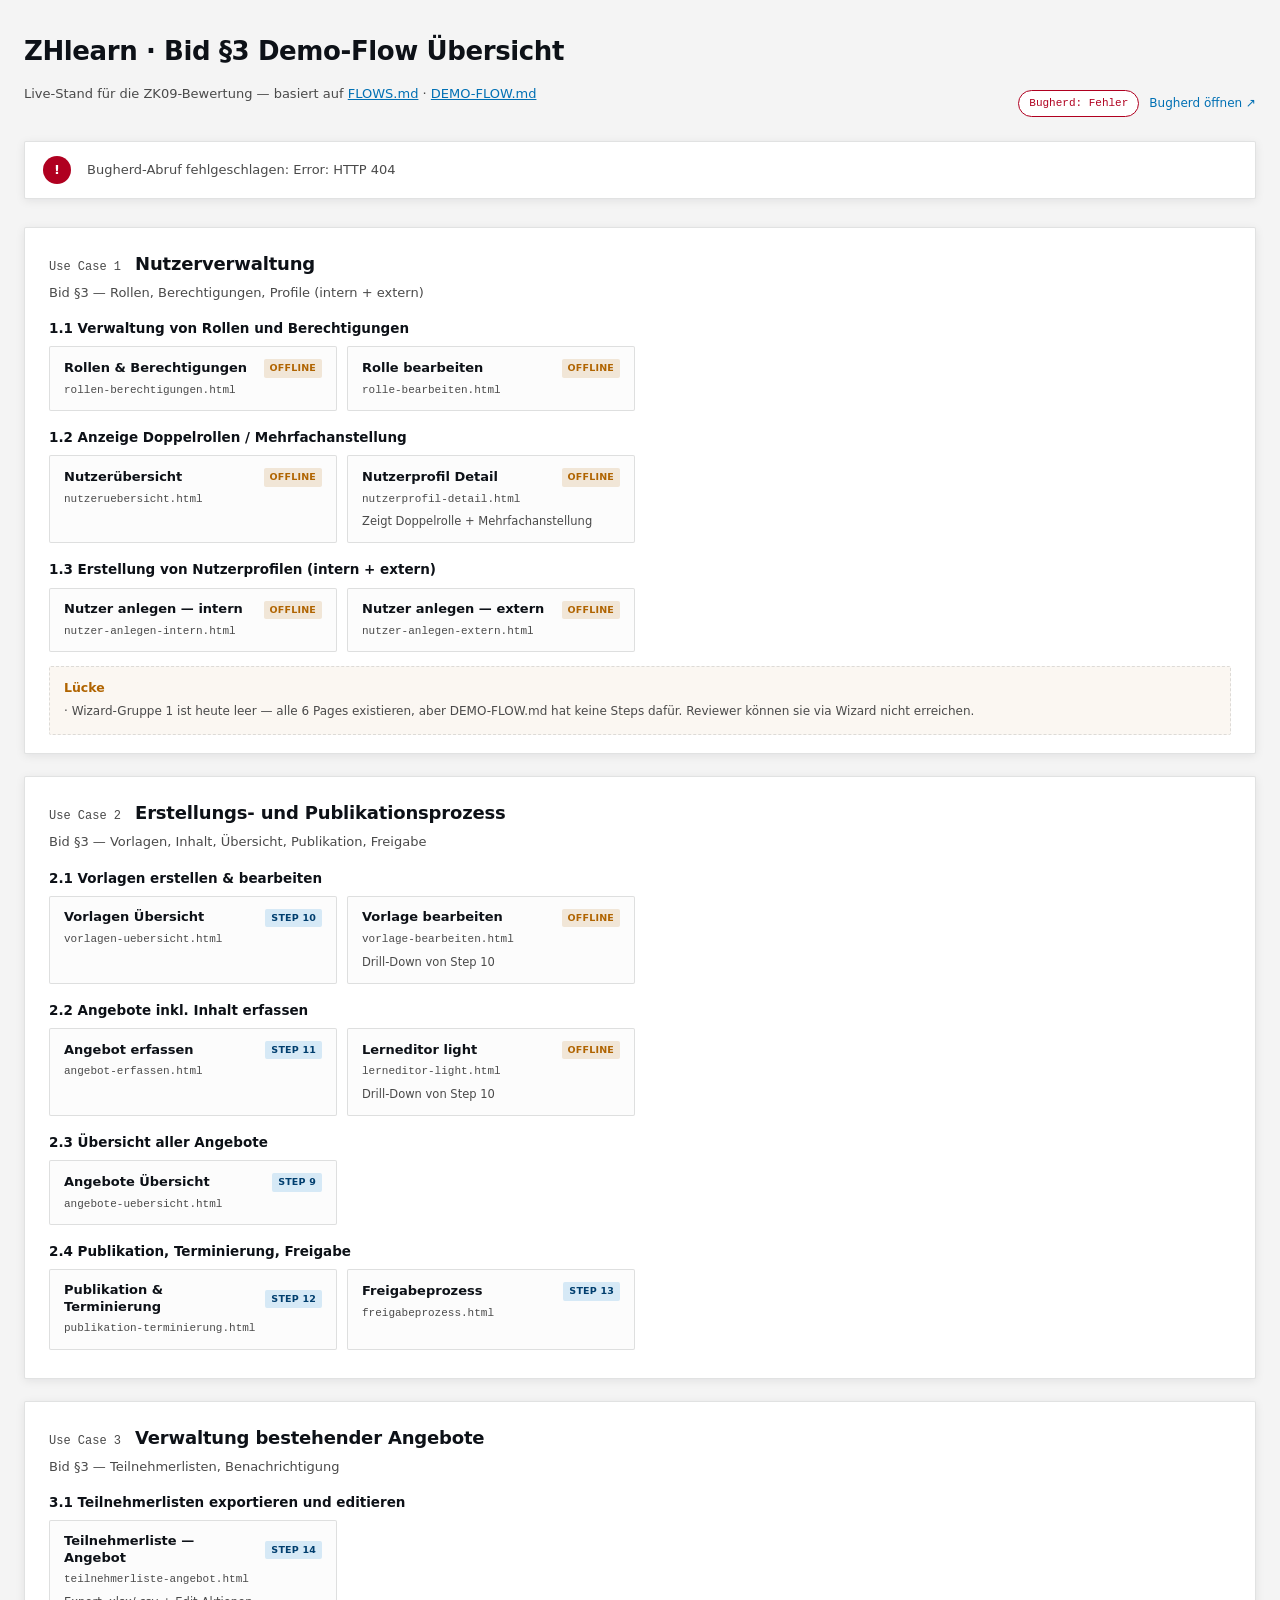
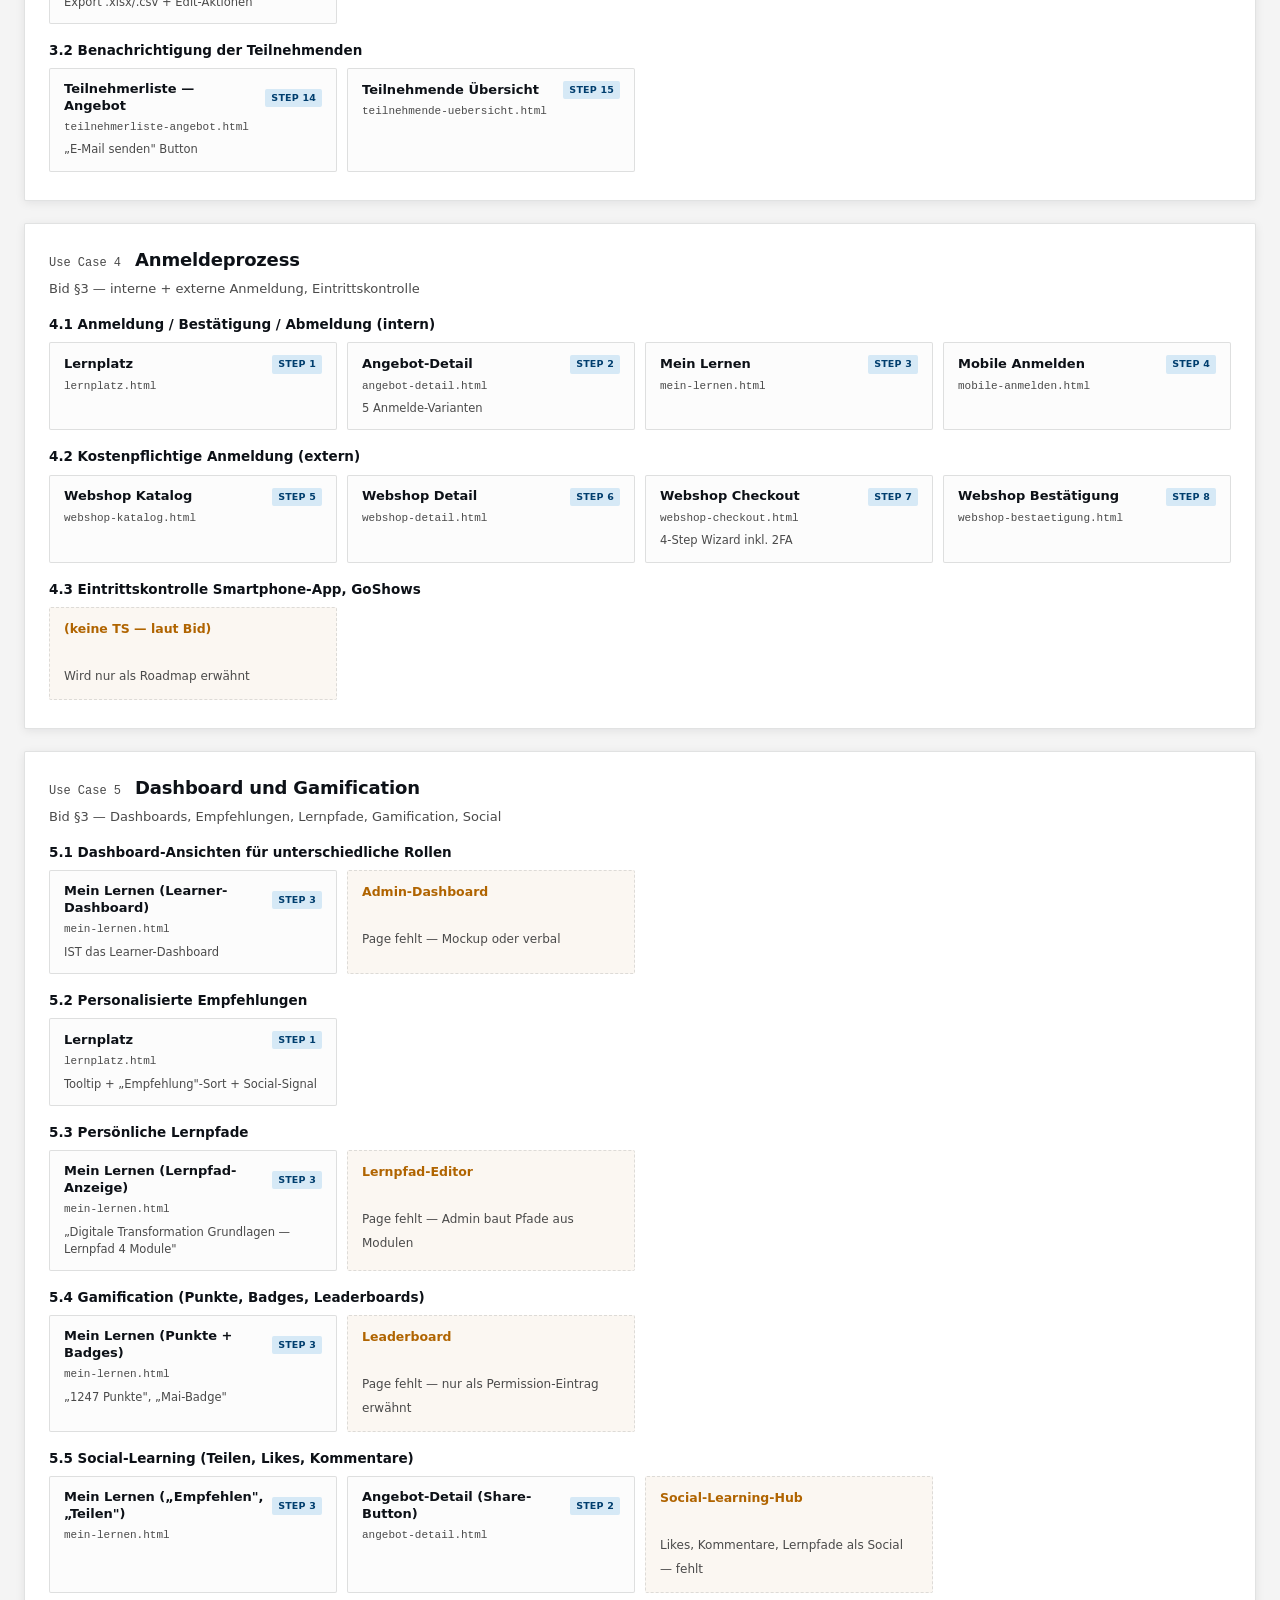
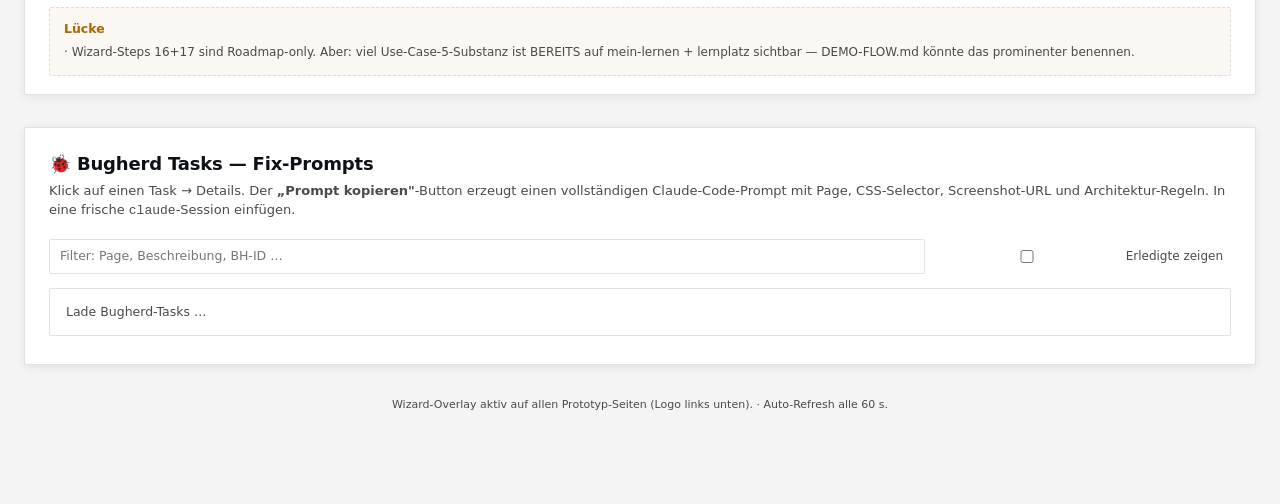
==== commit 2f94da87: "fix(overview): pull all Bugherd tasks (was silently filtering out everything) Bugherd's API doesn't " ====
--- a/walkthrough/overview.html
+++ b/walkthrough/overview.html
@@ -152,6 +152,10 @@
       <p class="ov-bh-tasks__sub">Klick auf einen Task → Details. Der <strong>„Prompt kopieren"</strong>-Button erzeugt einen vollständigen Claude-Code-Prompt mit Page, CSS-Selector, Screenshot-URL und Architektur-Regeln. In eine frische <code>claude</code>-Session einfügen.</p>
       <div class="ov-task__filter">
         <input type="text" id="ov-task-search" placeholder="Filter: Page, Beschreibung, BH-ID …" />
+        <label style="display:inline-flex;align-items:center;gap:6px;font-size:12px;color:var(--ov-text-soft);white-space:nowrap;cursor:pointer;">
+          <input type="checkbox" id="ov-task-include-done" />
+          Erledigte zeigen
+        </label>
         <span id="ov-task-count"></span>
       </div>
       <div id="ov-task-list"><div class="ov-task ov-task--loading">Lade Bugherd-Tasks …</div></div>
@@ -331,9 +335,12 @@
     }
 
     // ---- Bugherd ----
+    // No status filter — Bugherd's API silently ignores comma-separated
+    // status values and returns zero. Pull everything that isn't
+    // deleted/archived, then let the UI filter `done` out by default.
     async function loadBugherd() {
       try {
-        const listRes = await fetch('/api/bugherd/projects/522520/tasks.json?status=feedback,backlog,todo,doing', { cache: 'no-cache' });
+        const listRes = await fetch('/api/bugherd/projects/522520/tasks.json', { cache: 'no-cache' });
         // 401 = missing/bad key; 500 = Bugherd Rails error on no auth;
         // 400 = CF rejects malformed auth. Treat any non-200 as
         // "not yet configured" so the page still works as a flow doc.
@@ -346,16 +353,24 @@
         if (!listRes.ok) throw new Error('HTTP ' + listRes.status);
         const listData = await listRes.json();
         const tasks = (listData && listData.tasks) || [];
-        totalOpen = tasks.length;
+        // "Open" = anything not done/closed. The list endpoint already
+        // omits deleted tasks; we filter `done` ourselves.
+        const openTasks = tasks.filter(t => {
+          const s = (t.status || '').toLowerCase();
+          return s !== 'done' && s !== 'closed';
+        });
+        totalOpen = openTasks.length;
+        const totalAll = tasks.length;
+        const doneCount = totalAll - totalOpen;
 
         // Render the summary strip immediately so the user sees the
         // total without waiting for per-task detail fetches.
-        bhCount.textContent = `Bugherd: ${totalOpen} offen`;
+        bhCount.textContent = `Bugherd: ${totalOpen} offen` + (doneCount ? ` · ${doneCount} erledigt` : '');
         bhCount.classList.remove('ov-badge--warn');
         bhCount.classList.add(totalOpen ? 'ov-badge--bad' : 'ov-badge--ok');
         bhSummary.innerHTML = `
           <span class="ov-bh__icon" style="background:${totalOpen ? '#b00020' : '#1e7f3a'}">${totalOpen}</span>
-          <span class="ov-bh__text"><strong>${totalOpen}</strong> offene Bugherd-Tasks, lade Page-Zuordnung…</span>
+          <span class="ov-bh__text"><strong>${totalOpen}</strong> offene Bugherd-Tasks${doneCount ? ` (+ ${doneCount} erledigt)` : ''}, lade Page-Zuordnung…</span>
           <a class="ov-bh__cta" href="https://www.bugherd.com/projects/522520" target="_blank" rel="noopener">Im Bugherd ↗</a>
         `;
 
@@ -373,6 +388,12 @@
         for (let i = 0; i < tasks.length; i++) {
           const t = tasks[i];
           const d = detail[i] && detail[i].task;
+          if (d) allTaskDetails.push(d);
+          // Page-card 🐞 badges only count OPEN tasks; done ones live
+          // in the triage section (toggleable) but shouldn't inflate
+          // the per-page count.
+          const status = (t.status || '').toLowerCase();
+          if (status === 'done' || status === 'closed') continue;
           const pagePath = (d && d.url) || '';
           const m = pagePath.match(/\/?([^\/?#]+\.html)(?:[?#].*)?$/);
           const file = m ? m[1] : '(root)';
@@ -384,13 +405,12 @@
             admin_link: (d && d.admin_link) || `https://www.bugherd.com/projects/522520/tasks/${t.local_task_id}`,
           });
           tasksByFile.set(file, arr);
-          if (d) allTaskDetails.push(d);
         }
 
         const filesWithBugs = [...tasksByFile.keys()].filter(f => f !== '(root)');
         bhSummary.innerHTML = `
           <span class="ov-bh__icon" style="background:${totalOpen ? '#b00020' : '#1e7f3a'}">${totalOpen}</span>
-          <span class="ov-bh__text"><strong>${totalOpen}</strong> offene Bugherd-Tasks, verteilt auf <strong>${filesWithBugs.length}</strong> Page(s).</span>
+          <span class="ov-bh__text"><strong>${totalOpen}</strong> offene Bugherd-Tasks${doneCount ? ` (+ ${doneCount} erledigt)` : ''}, verteilt auf <strong>${filesWithBugs.length}</strong> Page(s).</span>
           <a class="ov-bh__cta" href="https://www.bugherd.com/projects/522520" target="_blank" rel="noopener">Im Bugherd ↗</a>
         `;
         renderSections();
@@ -407,20 +427,32 @@
     const taskListEl = document.getElementById('ov-task-list');
     const taskCountEl = document.getElementById('ov-task-count');
     const taskSearchEl = document.getElementById('ov-task-search');
+    const includeDoneEl = document.getElementById('ov-task-include-done');
 
     function renderTaskList() {
       if (!allTaskDetails.length) {
-        taskListEl.innerHTML = '<div class="ov-task ov-task--loading">Keine offenen Tasks.</div>';
+        taskListEl.innerHTML = '<div class="ov-task ov-task--loading">Keine Tasks geladen.</div>';
         taskCountEl.textContent = '';
         return;
       }
+      const includeDone = !!(includeDoneEl && includeDoneEl.checked);
       // Sort: roughly newest first (descending local_task_id).
       const sorted = [...allTaskDetails].sort((a, b) => (b.local_task_id || 0) - (a.local_task_id || 0));
+      const statusFiltered = includeDone
+        ? sorted
+        : sorted.filter(t => (t.status || '').toLowerCase() !== 'done' && (t.status || '').toLowerCase() !== 'closed');
       const q = (taskSearchEl.value || '').trim().toLowerCase();
       const filtered = q
-        ? sorted.filter(t => taskSearchable(t).includes(q))
-        : sorted;
-      taskCountEl.textContent = q ? `${filtered.length} / ${sorted.length}` : `${sorted.length} Task(s)`;
+        ? statusFiltered.filter(t => taskSearchable(t).includes(q))
+        : statusFiltered;
+      const doneCount = sorted.length - sorted.filter(t => (t.status || '').toLowerCase() !== 'done' && (t.status || '').toLowerCase() !== 'closed').length;
+      taskCountEl.textContent = q
+        ? `${filtered.length} / ${statusFiltered.length} sichtbar` + (doneCount && !includeDone ? ` · ${doneCount} erledigt ausgeblendet` : '')
+        : `${filtered.length} Task(s)` + (doneCount && !includeDone ? ` · ${doneCount} erledigt ausgeblendet` : '');
+      if (!filtered.length) {
+        taskListEl.innerHTML = `<div class="ov-task ov-task--loading">Keine Tasks${q ? ' für diesen Filter' : ''}.</div>`;
+        return;
+      }
       taskListEl.innerHTML = filtered.map(renderTask).join('');
       attachTaskHandlers();
     }
@@ -446,8 +478,13 @@
       const reporter = (t.requester && t.requester.display_name) || t.requester_email || '—';
       const created = t.created_at ? new Date(t.created_at).toLocaleString('de-CH') : '—';
       const adminLink = t.admin_link || `https://www.bugherd.com/projects/522520/tasks/${id}`;
+      const status = (t.status || '').toLowerCase();
+      const statusColor = status === 'done' || status === 'closed' ? 'var(--ov-good)'
+                          : status === 'doing' ? 'var(--ov-accent)'
+                          : status === 'todo' ? 'var(--ov-warn)'
+                          : 'var(--ov-text-soft)';
       return `
-        <article class="ov-task" data-id="${esc(String(id))}">
+        <article class="ov-task" data-id="${esc(String(id))}" data-status="${esc(status)}">
           <div class="ov-task__head">
             <span class="ov-task__id">BH-${esc(String(id))}</span>
             <div class="ov-task__title-wrap">
@@ -456,7 +493,7 @@
                 <span>📄 ${esc(pageFile)}</span>
                 <span>👤 ${esc(reporter)}</span>
                 <span>🕒 ${esc(created)}</span>
-                <span>${esc(t.status || '—')}</span>
+                <span style="color:${statusColor};font-weight:900;">● ${esc(t.status || '—')}</span>
               </div>
             </div>
             <span class="ov-task__chev">▸</span>
@@ -618,6 +655,9 @@
     if (taskSearchEl) {
       taskSearchEl.addEventListener('input', renderTaskList);
     }
+    if (includeDoneEl) {
+      includeDoneEl.addEventListener('change', renderTaskList);
+    }
 
     renderSections();
     loadBugherd();
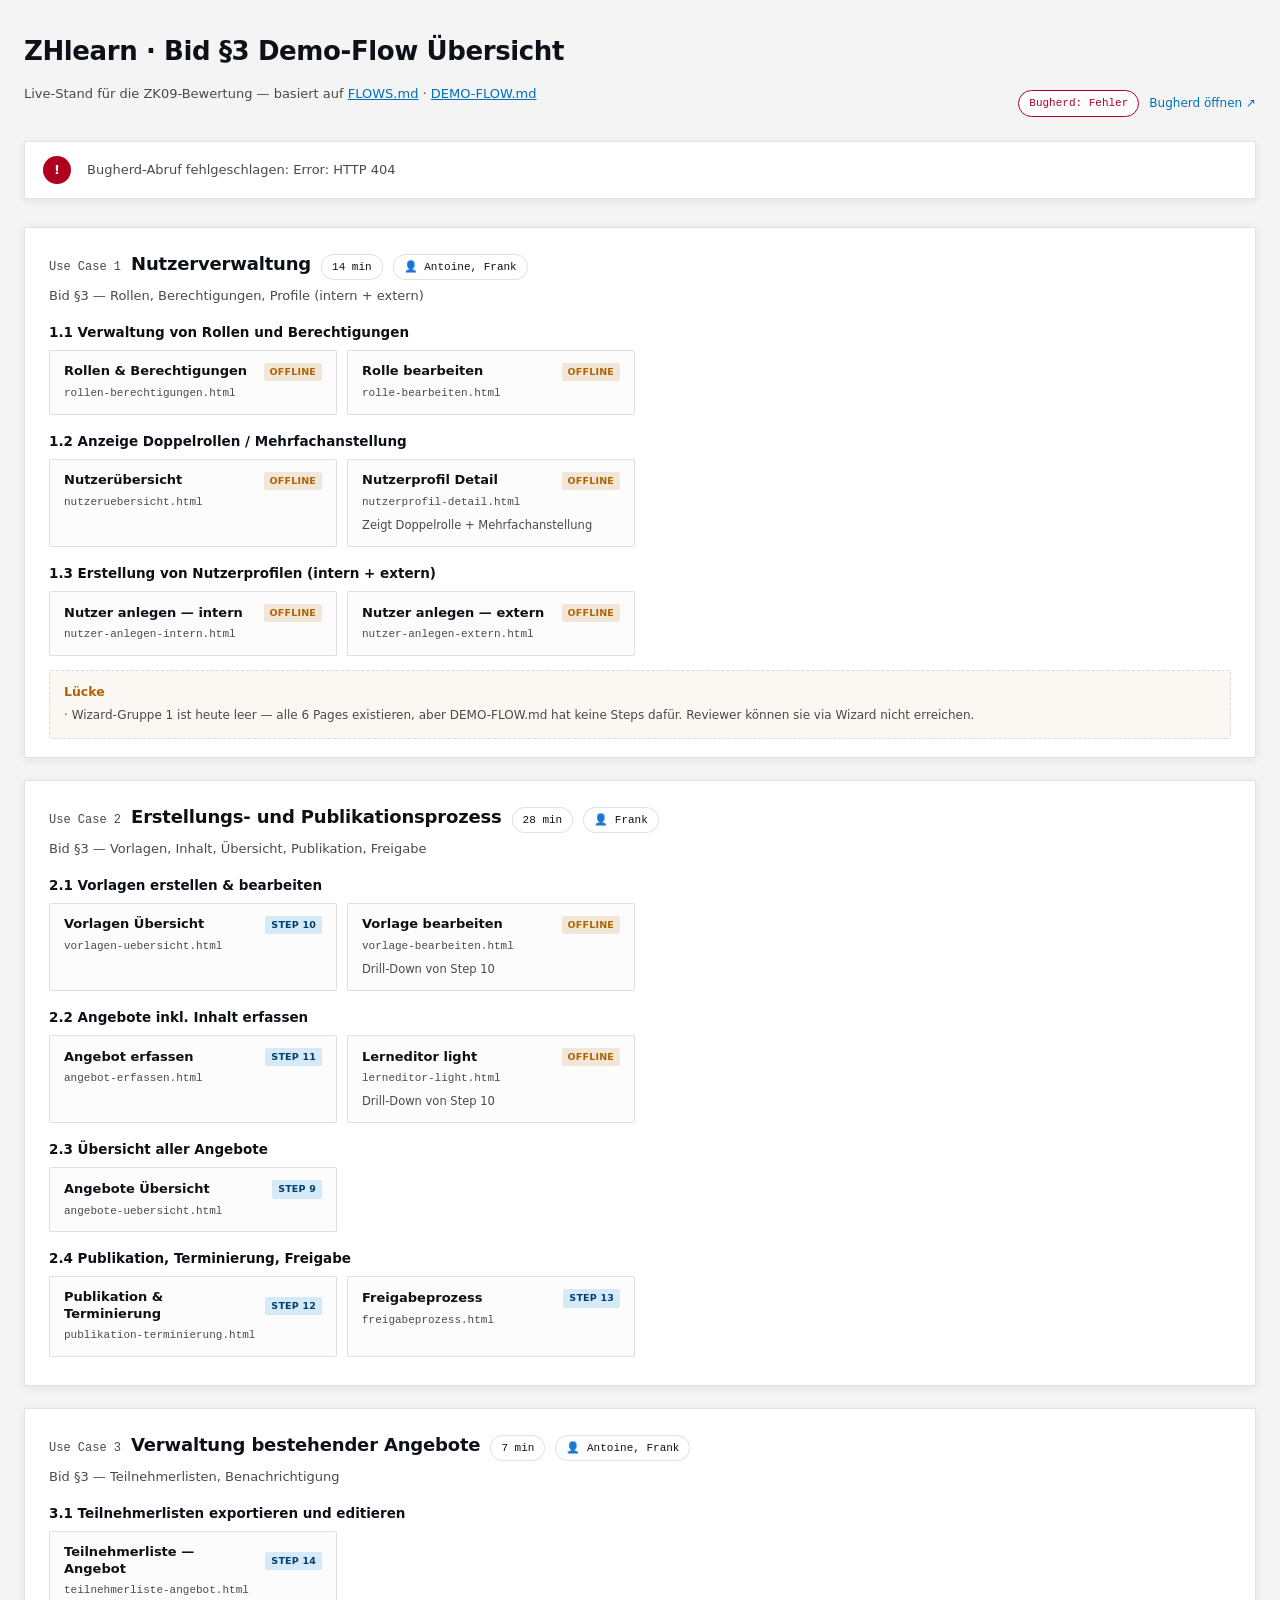
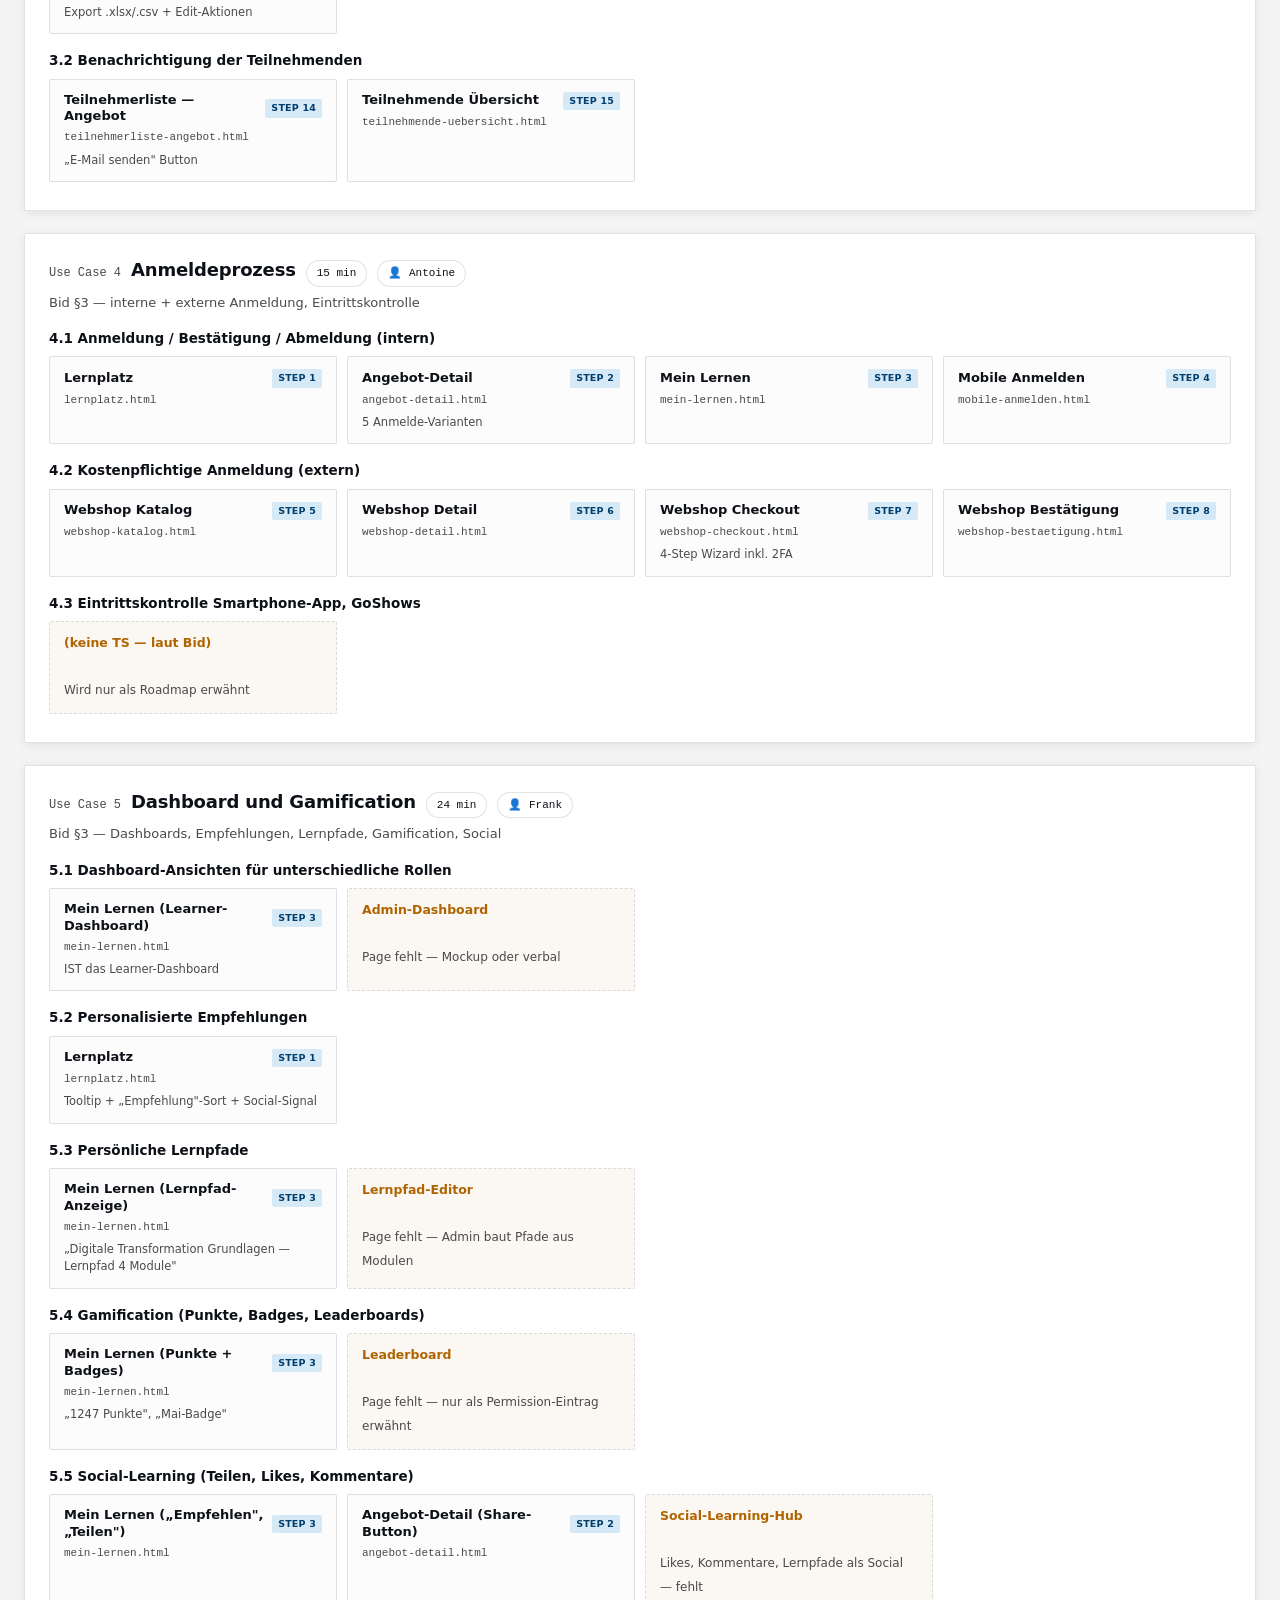
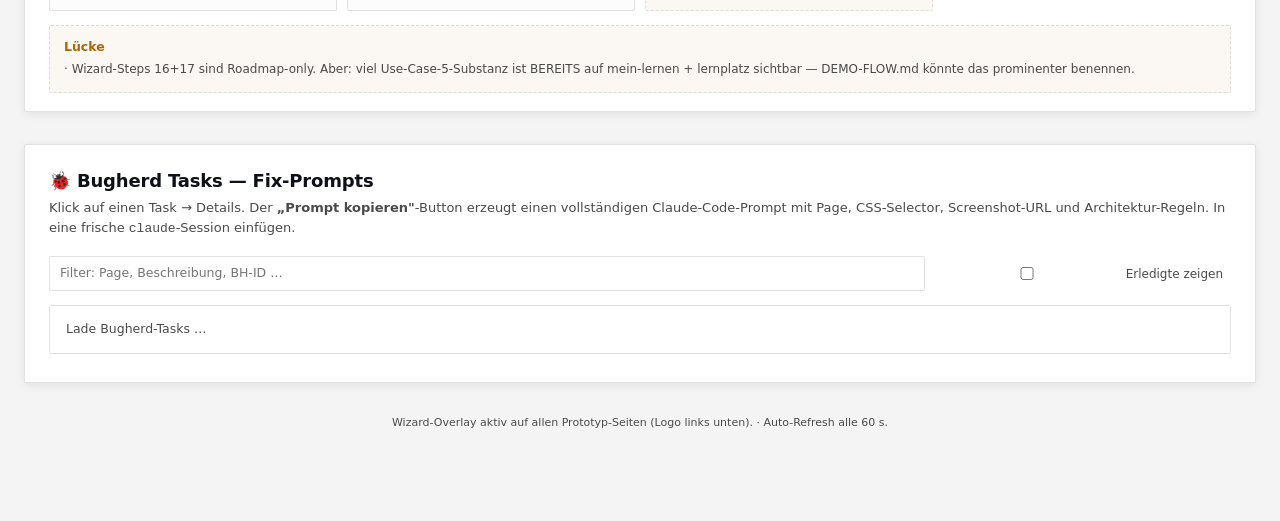
==== commit 5908b77a: "feat(wizard): connect Use-Case 1 + 5 narration + PDF demo metadata Closes the gap left after yesterd" ====
--- a/walkthrough/overview.html
+++ b/walkthrough/overview.html
@@ -280,6 +280,19 @@
     const tasksByFile = new Map();    // 'lernplatz.html' → [{id, title, url}]
     let totalOpen = 0;
     let allTaskDetails = [];          // full per-task detail records, for the bottom triage section
+    let demoMeta = {};                // PDF metadata: stepId → { subUC, priority, owner, status, minutes }
+    let useCasesMeta = {};            // PDF metadata: ucNum → { title, totalMin }
+
+    // Best-effort fetch; overview still works without it.
+    fetch('./demo-metadata.json', { cache: 'no-cache' })
+      .then(r => r.ok ? r.json() : null)
+      .then(j => {
+        if (!j) return;
+        demoMeta = j.stepMeta || {};
+        useCasesMeta = j.useCases || {};
+        renderSections();
+      })
+      .catch(() => {});
 
     function renderSections() {
       sectionsEl.innerHTML = '';
@@ -287,10 +300,26 @@
         const section = document.createElement('section');
         section.className = 'ov-section';
         section.id = 'uc-' + uc.num;
+        const ucMeta = useCasesMeta[uc.num];
+        const totalChip = ucMeta && ucMeta.totalMin
+          ? ` <span class="ov-badge ov-badge--mono" title="Demo-Dauer laut PDF">${ucMeta.totalMin} min</span>`
+          : '';
+        // Owner attribution: collect distinct owners from PDF stepMeta
+        // for any step in this use-case (filter by subUC starting with uc.num).
+        const owners = new Set(
+          Object.values(demoMeta)
+            .filter(m => m.subUC && m.subUC.startsWith(uc.num + '.'))
+            .map(m => m.owner)
+            .filter(Boolean)
+        );
+        const ownerChip = owners.size
+          ? ` <span class="ov-badge ov-badge--mono" title="Zuständig laut PDF">👤 ${[...owners].join(', ')}</span>`
+          : '';
         let html = `
-          <div class="ov-section__head">
+          <div class="ov-section__head" style="flex-wrap:wrap;gap:10px;">
             <span class="ov-section__num">Use Case ${uc.num}</span>
             <h2 class="ov-section__title">${uc.title}</h2>
+            ${totalChip}${ownerChip}
           </div>
           <p class="ov-section__sub">${uc.sub}</p>
         `;
@@ -333,6 +362,7 @@
     function escape(s) {
       return String(s).replace(/&/g, '&amp;').replace(/</g, '&lt;').replace(/>/g, '&gt;');
     }
+    const esc = escape; // alias used by the Bugherd-task render code below
 
     // ---- Bugherd ----
     // No status filter — Bugherd's API silently ignores comma-separated
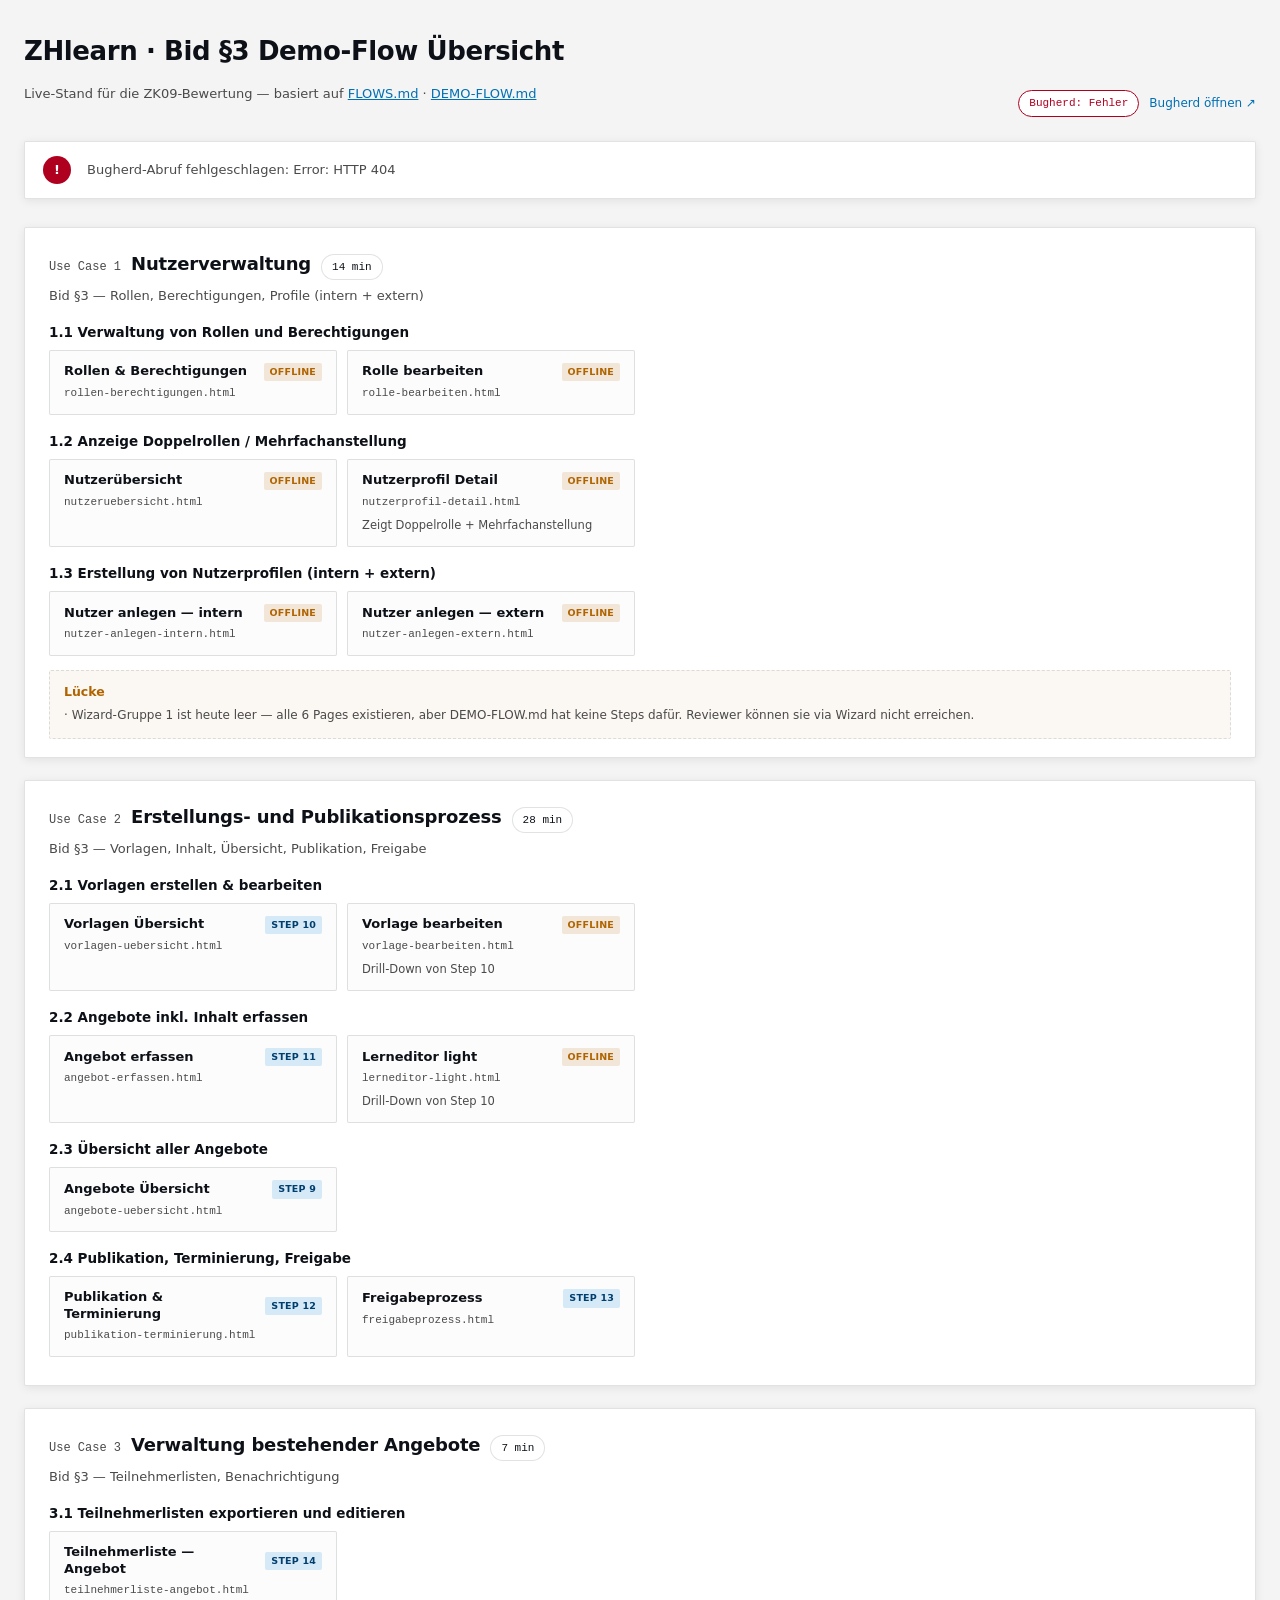
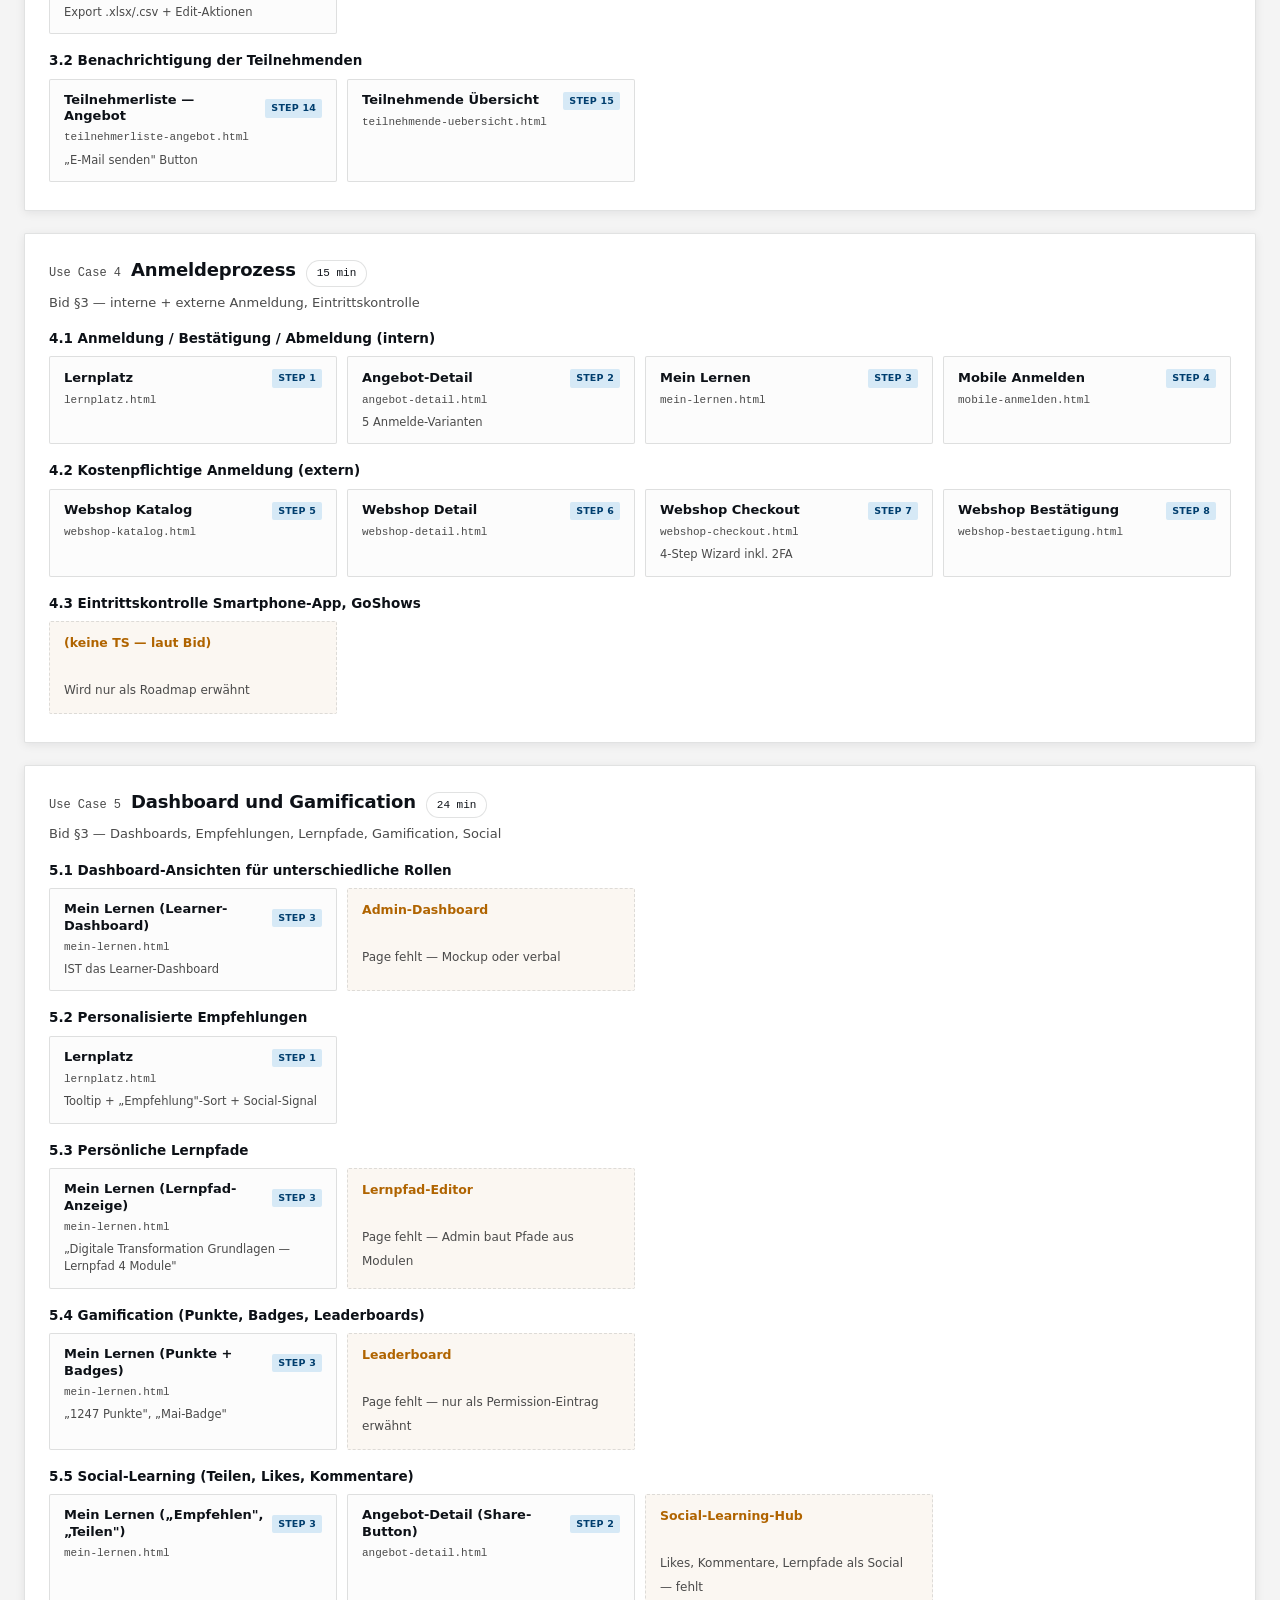
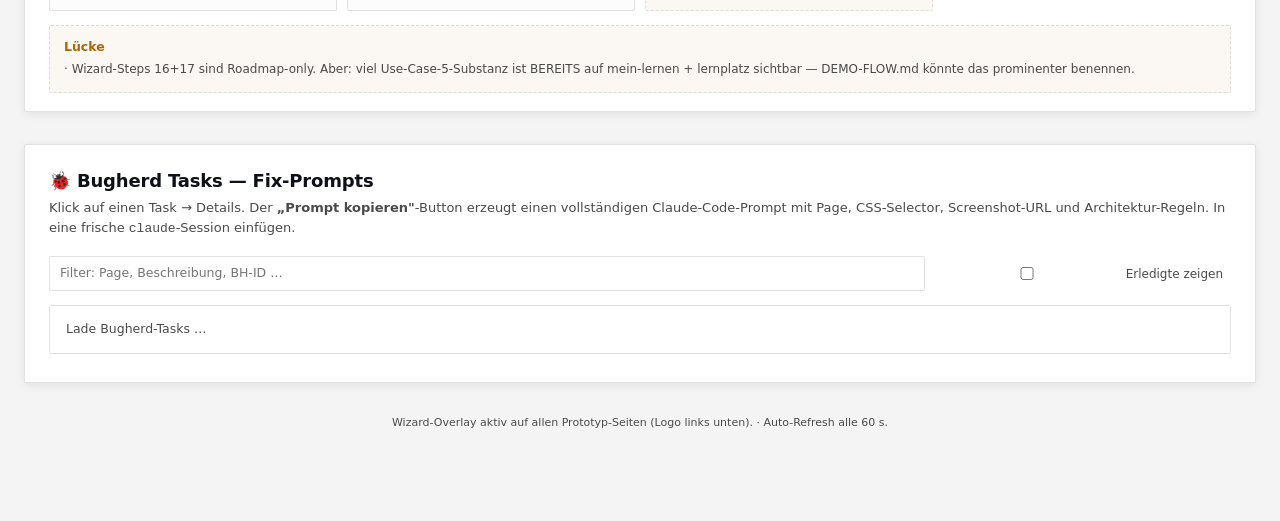
==== commit edbd4bd6: "refactor(demo): remove speaker attribution, neutralize per-sub-point scripts Drops the two-presenter" ====
--- a/walkthrough/overview.html
+++ b/walkthrough/overview.html
@@ -280,11 +280,11 @@
     const tasksByFile = new Map();    // 'lernplatz.html' → [{id, title, url}]
     let totalOpen = 0;
     let allTaskDetails = [];          // full per-task detail records, for the bottom triage section
-    let demoMeta = {};                // PDF metadata: stepId → { subUC, priority, owner, status, minutes }
+    let demoMeta = {};                // PDF metadata: stepId → { subUC, priority, status, minutes, coverage }
     let useCasesMeta = {};            // PDF metadata: ucNum → { title, totalMin }
 
     // Best-effort fetch; overview still works without it.
-    fetch('./demo-metadata.json', { cache: 'no-cache' })
+    fetch('/walkthrough/demo-metadata.json', { cache: 'no-cache' })
       .then(r => r.ok ? r.json() : null)
       .then(j => {
         if (!j) return;
@@ -304,22 +304,11 @@
         const totalChip = ucMeta && ucMeta.totalMin
           ? ` <span class="ov-badge ov-badge--mono" title="Demo-Dauer laut PDF">${ucMeta.totalMin} min</span>`
           : '';
-        // Owner attribution: collect distinct owners from PDF stepMeta
-        // for any step in this use-case (filter by subUC starting with uc.num).
-        const owners = new Set(
-          Object.values(demoMeta)
-            .filter(m => m.subUC && m.subUC.startsWith(uc.num + '.'))
-            .map(m => m.owner)
-            .filter(Boolean)
-        );
-        const ownerChip = owners.size
-          ? ` <span class="ov-badge ov-badge--mono" title="Zuständig laut PDF">👤 ${[...owners].join(', ')}</span>`
-          : '';
         let html = `
           <div class="ov-section__head" style="flex-wrap:wrap;gap:10px;">
             <span class="ov-section__num">Use Case ${uc.num}</span>
             <h2 class="ov-section__title">${uc.title}</h2>
-            ${totalChip}${ownerChip}
+            ${totalChip}
           </div>
           <p class="ov-section__sub">${uc.sub}</p>
         `;
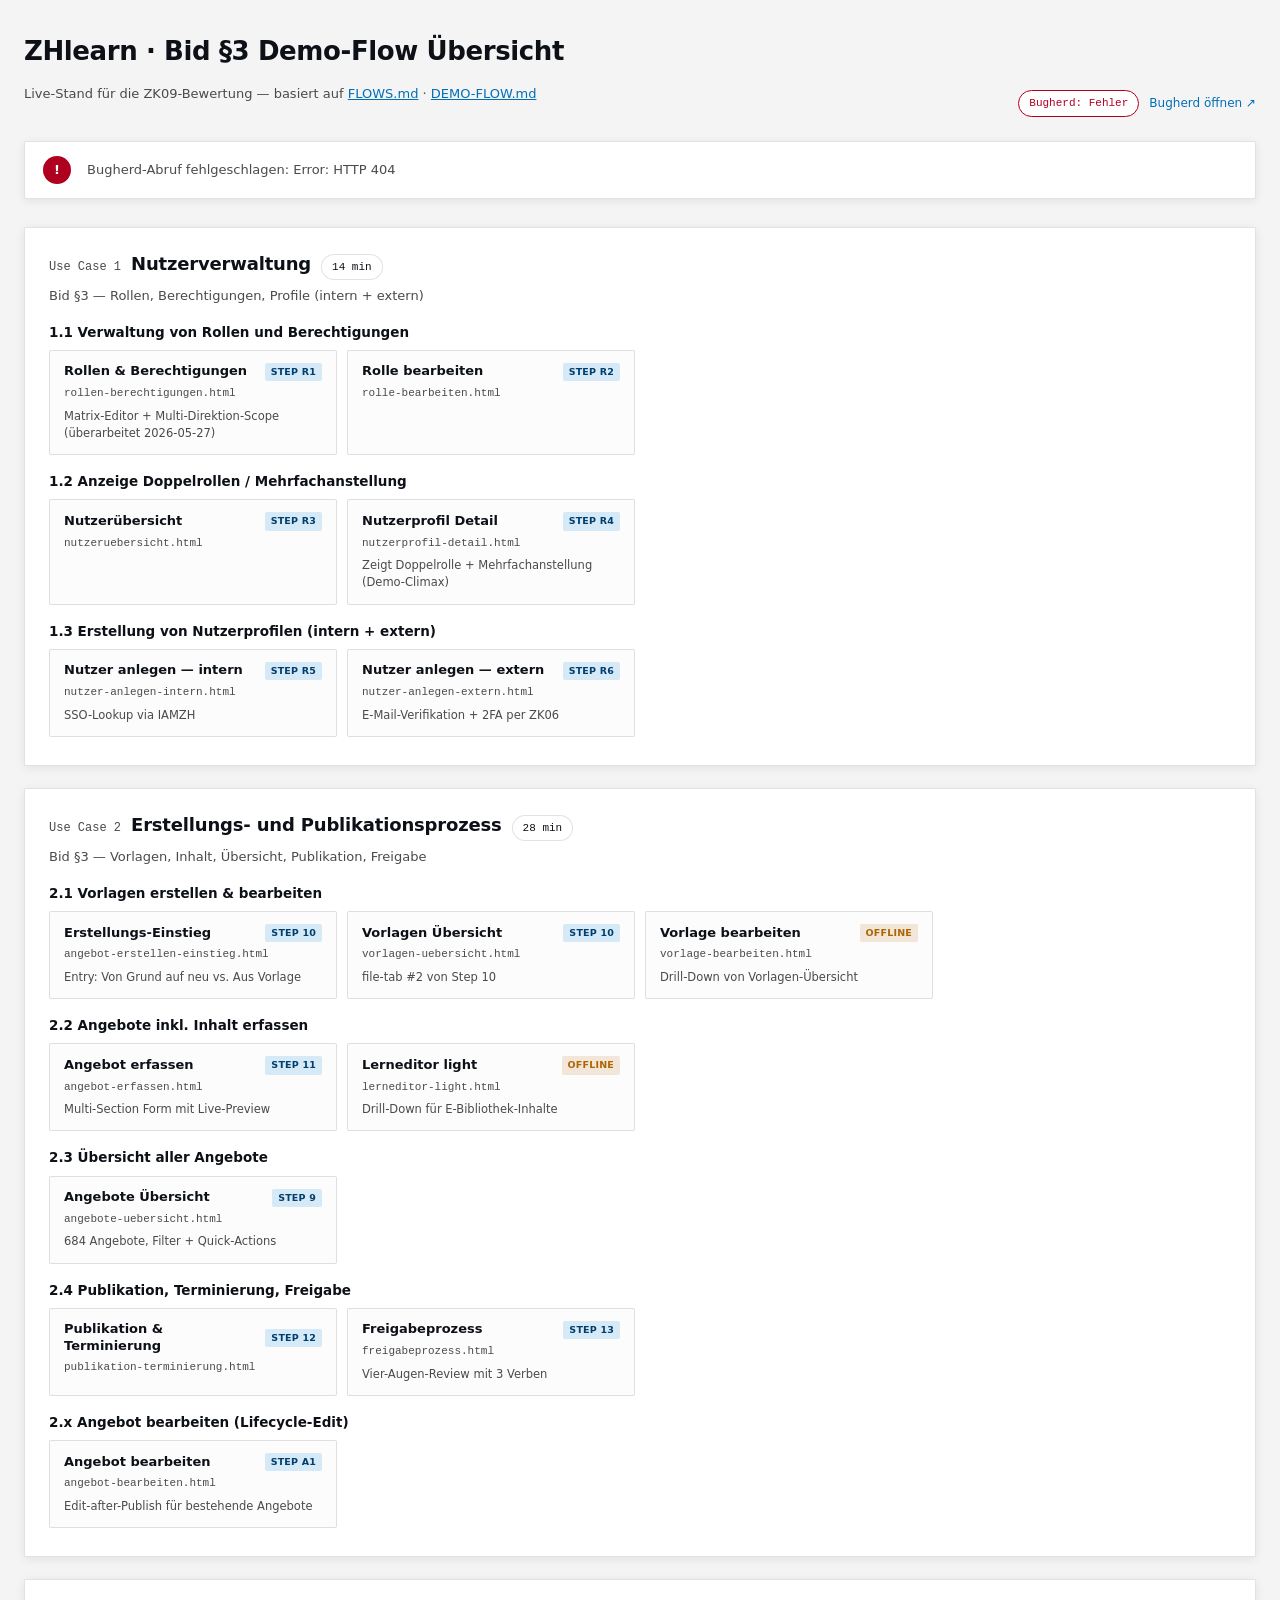
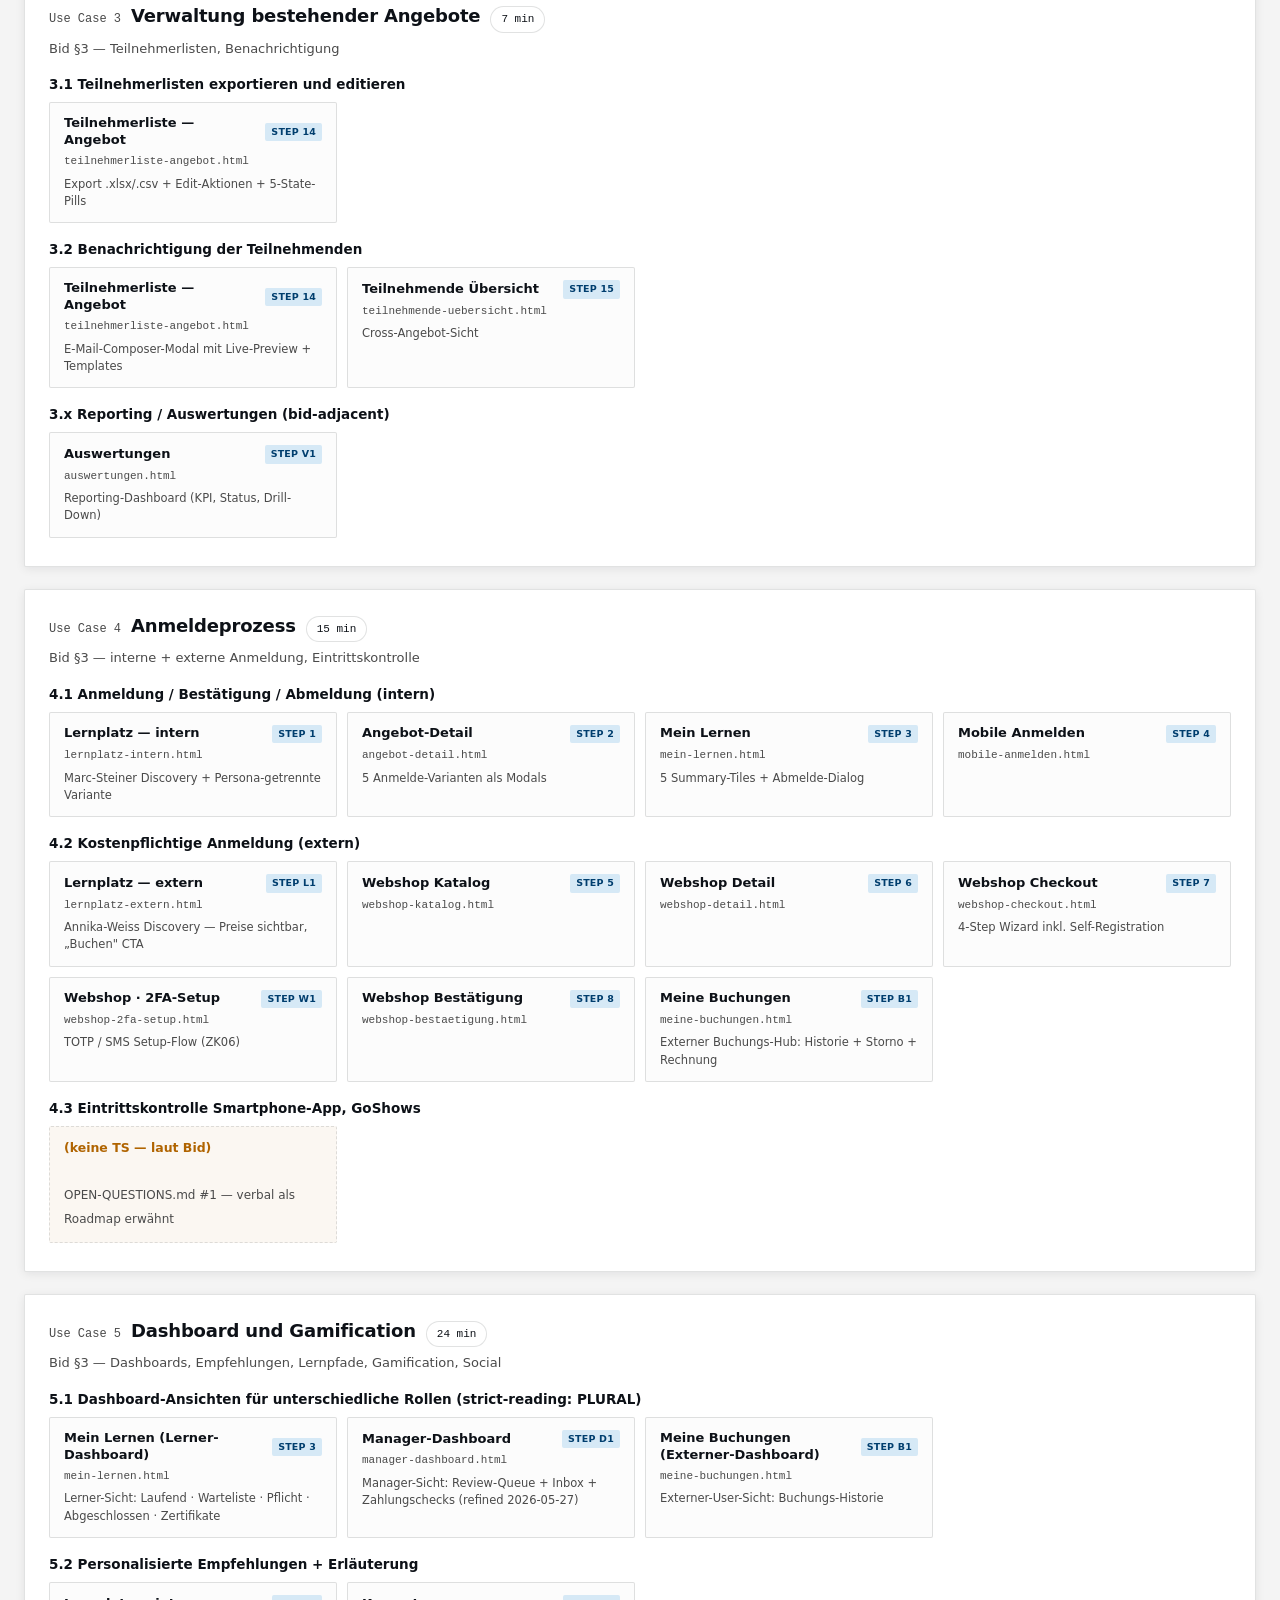
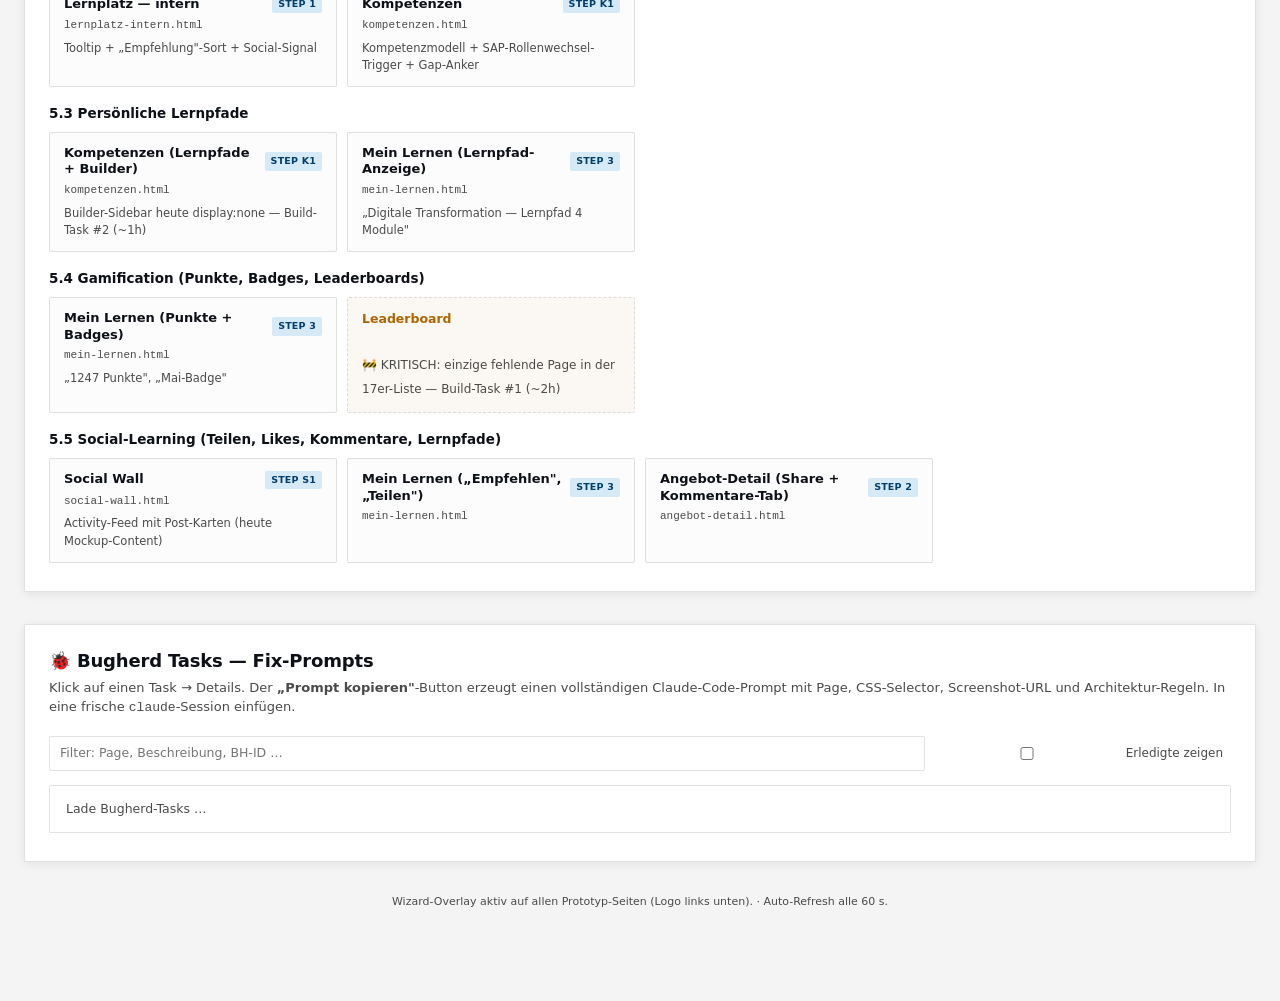
==== commit 487da4d6: "fix(overview): sync USE_CASES with current page inventory + wizard steps The USE_CASES constant in o" ====
--- a/walkthrough/overview.html
+++ b/walkthrough/overview.html
@@ -168,45 +168,49 @@
 
   <script>
     // Single source of truth: the bid §3 use cases + their page map.
-    // Mirrors FLOWS.md. Status flags drive the badges.
+    // Mirrors FLOWS.md and the wizard's WALKTHROUGH_STRUCTURE + EXTRA_STEPS.
+    // Status flags drive the badges. Updated 2026-05-27.
     const USE_CASES = [
       {
         num: '1', title: 'Nutzerverwaltung',
         sub: 'Bid §3 — Rollen, Berechtigungen, Profile (intern + extern)',
         bullets: [
           { title: '1.1 Verwaltung von Rollen und Berechtigungen', cards: [
-            { title: 'Rollen & Berechtigungen', file: 'rollen-berechtigungen.html', wiz: false },
-            { title: 'Rolle bearbeiten', file: 'rolle-bearbeiten.html', wiz: false },
+            { title: 'Rollen & Berechtigungen', file: 'rollen-berechtigungen.html', wiz: true, step: 'r1', note: 'Matrix-Editor + Multi-Direktion-Scope (überarbeitet 2026-05-27)' },
+            { title: 'Rolle bearbeiten', file: 'rolle-bearbeiten.html', wiz: true, step: 'r2' },
           ]},
           { title: '1.2 Anzeige Doppelrollen / Mehrfachanstellung', cards: [
-            { title: 'Nutzerübersicht', file: 'nutzeruebersicht.html', wiz: false },
-            { title: 'Nutzerprofil Detail', file: 'nutzerprofil-detail.html', wiz: false, note: 'Zeigt Doppelrolle + Mehrfachanstellung' },
+            { title: 'Nutzerübersicht', file: 'nutzeruebersicht.html', wiz: true, step: 'r3' },
+            { title: 'Nutzerprofil Detail', file: 'nutzerprofil-detail.html', wiz: true, step: 'r4', note: 'Zeigt Doppelrolle + Mehrfachanstellung (Demo-Climax)' },
           ]},
           { title: '1.3 Erstellung von Nutzerprofilen (intern + extern)', cards: [
-            { title: 'Nutzer anlegen — intern', file: 'nutzer-anlegen-intern.html', wiz: false },
-            { title: 'Nutzer anlegen — extern', file: 'nutzer-anlegen-extern.html', wiz: false },
+            { title: 'Nutzer anlegen — intern', file: 'nutzer-anlegen-intern.html', wiz: true, step: 'r5', note: 'SSO-Lookup via IAMZH' },
+            { title: 'Nutzer anlegen — extern', file: 'nutzer-anlegen-extern.html', wiz: true, step: 'r6', note: 'E-Mail-Verifikation + 2FA per ZK06' },
           ]},
         ],
-        gap: 'Wizard-Gruppe 1 ist heute leer — alle 6 Pages existieren, aber DEMO-FLOW.md hat keine Steps dafür. Reviewer können sie via Wizard nicht erreichen.',
       },
       {
         num: '2', title: 'Erstellungs- und Publikationsprozess',
         sub: 'Bid §3 — Vorlagen, Inhalt, Übersicht, Publikation, Freigabe',
         bullets: [
           { title: '2.1 Vorlagen erstellen & bearbeiten', cards: [
-            { title: 'Vorlagen Übersicht', file: 'vorlagen-uebersicht.html', wiz: true, step: '10' },
-            { title: 'Vorlage bearbeiten', file: 'vorlage-bearbeiten.html', wiz: false, note: 'Drill-Down von Step 10' },
+            { title: 'Erstellungs-Einstieg', file: 'angebot-erstellen-einstieg.html', wiz: true, step: '10', note: 'Entry: Von Grund auf neu vs. Aus Vorlage' },
+            { title: 'Vorlagen Übersicht', file: 'vorlagen-uebersicht.html', wiz: true, step: '10', note: 'file-tab #2 von Step 10' },
+            { title: 'Vorlage bearbeiten', file: 'vorlage-bearbeiten.html', wiz: false, note: 'Drill-Down von Vorlagen-Übersicht' },
           ]},
           { title: '2.2 Angebote inkl. Inhalt erfassen', cards: [
-            { title: 'Angebot erfassen', file: 'angebot-erfassen.html', wiz: true, step: '11' },
-            { title: 'Lerneditor light', file: 'lerneditor-light.html', wiz: false, note: 'Drill-Down von Step 10' },
+            { title: 'Angebot erfassen', file: 'angebot-erfassen.html', wiz: true, step: '11', note: 'Multi-Section Form mit Live-Preview' },
+            { title: 'Lerneditor light', file: 'lerneditor-light.html', wiz: false, note: 'Drill-Down für E-Bibliothek-Inhalte' },
           ]},
           { title: '2.3 Übersicht aller Angebote', cards: [
-            { title: 'Angebote Übersicht', file: 'angebote-uebersicht.html', wiz: true, step: '9' },
+            { title: 'Angebote Übersicht', file: 'angebote-uebersicht.html', wiz: true, step: '9', note: '684 Angebote, Filter + Quick-Actions' },
           ]},
           { title: '2.4 Publikation, Terminierung, Freigabe', cards: [
             { title: 'Publikation & Terminierung', file: 'publikation-terminierung.html', wiz: true, step: '12' },
-            { title: 'Freigabeprozess', file: 'freigabeprozess.html', wiz: true, step: '13' },
+            { title: 'Freigabeprozess', file: 'freigabeprozess.html', wiz: true, step: '13', note: 'Vier-Augen-Review mit 3 Verben' },
+          ]},
+          { title: '2.x Angebot bearbeiten (Lifecycle-Edit)', cards: [
+            { title: 'Angebot bearbeiten', file: 'angebot-bearbeiten.html', wiz: true, step: 'a1', note: 'Edit-after-Publish für bestehende Angebote' },
           ]},
         ],
       },
@@ -215,11 +219,14 @@
         sub: 'Bid §3 — Teilnehmerlisten, Benachrichtigung',
         bullets: [
           { title: '3.1 Teilnehmerlisten exportieren und editieren', cards: [
-            { title: 'Teilnehmerliste — Angebot', file: 'teilnehmerliste-angebot.html', wiz: true, step: '14', note: 'Export .xlsx/.csv + Edit-Aktionen' },
+            { title: 'Teilnehmerliste — Angebot', file: 'teilnehmerliste-angebot.html', wiz: true, step: '14', note: 'Export .xlsx/.csv + Edit-Aktionen + 5-State-Pills' },
           ]},
           { title: '3.2 Benachrichtigung der Teilnehmenden', cards: [
-            { title: 'Teilnehmerliste — Angebot', file: 'teilnehmerliste-angebot.html', wiz: true, step: '14', note: '„E-Mail senden" Button' },
-            { title: 'Teilnehmende Übersicht', file: 'teilnehmende-uebersicht.html', wiz: true, step: '15' },
+            { title: 'Teilnehmerliste — Angebot', file: 'teilnehmerliste-angebot.html', wiz: true, step: '14', note: 'E-Mail-Composer-Modal mit Live-Preview + Templates' },
+            { title: 'Teilnehmende Übersicht', file: 'teilnehmende-uebersicht.html', wiz: true, step: '15', note: 'Cross-Angebot-Sicht' },
+          ]},
+          { title: '3.x Reporting / Auswertungen (bid-adjacent)', cards: [
+            { title: 'Auswertungen', file: 'auswertungen.html', wiz: true, step: 'v1', note: 'Reporting-Dashboard (KPI, Status, Drill-Down)' },
           ]},
         ],
       },
@@ -228,19 +235,22 @@
         sub: 'Bid §3 — interne + externe Anmeldung, Eintrittskontrolle',
         bullets: [
           { title: '4.1 Anmeldung / Bestätigung / Abmeldung (intern)', cards: [
-            { title: 'Lernplatz', file: 'lernplatz.html', wiz: true, step: '1' },
-            { title: 'Angebot-Detail', file: 'angebot-detail.html', wiz: true, step: '2', note: '5 Anmelde-Varianten' },
-            { title: 'Mein Lernen', file: 'mein-lernen.html', wiz: true, step: '3' },
+            { title: 'Lernplatz — intern', file: 'lernplatz-intern.html', wiz: true, step: '1', note: 'Marc-Steiner Discovery + Persona-getrennte Variante' },
+            { title: 'Angebot-Detail', file: 'angebot-detail.html', wiz: true, step: '2', note: '5 Anmelde-Varianten als Modals' },
+            { title: 'Mein Lernen', file: 'mein-lernen.html', wiz: true, step: '3', note: '5 Summary-Tiles + Abmelde-Dialog' },
             { title: 'Mobile Anmelden', file: 'mobile-anmelden.html', wiz: true, step: '4' },
           ]},
           { title: '4.2 Kostenpflichtige Anmeldung (extern)', cards: [
+            { title: 'Lernplatz — extern', file: 'lernplatz-extern.html', wiz: true, step: 'l1', note: 'Annika-Weiss Discovery — Preise sichtbar, „Buchen" CTA' },
             { title: 'Webshop Katalog', file: 'webshop-katalog.html', wiz: true, step: '5' },
             { title: 'Webshop Detail', file: 'webshop-detail.html', wiz: true, step: '6' },
-            { title: 'Webshop Checkout', file: 'webshop-checkout.html', wiz: true, step: '7', note: '4-Step Wizard inkl. 2FA' },
+            { title: 'Webshop Checkout', file: 'webshop-checkout.html', wiz: true, step: '7', note: '4-Step Wizard inkl. Self-Registration' },
+            { title: 'Webshop · 2FA-Setup', file: 'webshop-2fa-setup.html', wiz: true, step: 'w1', note: 'TOTP / SMS Setup-Flow (ZK06)' },
             { title: 'Webshop Bestätigung', file: 'webshop-bestaetigung.html', wiz: true, step: '8' },
+            { title: 'Meine Buchungen', file: 'meine-buchungen.html', wiz: true, step: 'b1', note: 'Externer Buchungs-Hub: Historie + Storno + Rechnung' },
           ]},
           { title: '4.3 Eintrittskontrolle Smartphone-App, GoShows', cards: [
-            { title: '(keine TS — laut Bid)', missing: true, note: 'Wird nur als Roadmap erwähnt' },
+            { title: '(keine TS — laut Bid)', missing: true, note: 'OPEN-QUESTIONS.md #1 — verbal als Roadmap erwähnt' },
           ]},
         ],
       },
@@ -248,28 +258,29 @@
         num: '5', title: 'Dashboard und Gamification',
         sub: 'Bid §3 — Dashboards, Empfehlungen, Lernpfade, Gamification, Social',
         bullets: [
-          { title: '5.1 Dashboard-Ansichten für unterschiedliche Rollen', cards: [
-            { title: 'Mein Lernen (Learner-Dashboard)', file: 'mein-lernen.html', wiz: true, step: '3', note: 'IST das Learner-Dashboard' },
-            { title: 'Admin-Dashboard', missing: true, note: 'Page fehlt — Mockup oder verbal' },
-          ]},
-          { title: '5.2 Personalisierte Empfehlungen', cards: [
-            { title: 'Lernplatz', file: 'lernplatz.html', wiz: true, step: '1', note: 'Tooltip + „Empfehlung"-Sort + Social-Signal' },
+          { title: '5.1 Dashboard-Ansichten für unterschiedliche Rollen (strict-reading: PLURAL)', cards: [
+            { title: 'Mein Lernen (Lerner-Dashboard)', file: 'mein-lernen.html', wiz: true, step: '3', note: 'Lerner-Sicht: Laufend · Warteliste · Pflicht · Abgeschlossen · Zertifikate' },
+            { title: 'Manager-Dashboard', file: 'manager-dashboard.html', wiz: true, step: 'd1', note: 'Manager-Sicht: Review-Queue + Inbox + Zahlungschecks (refined 2026-05-27)' },
+            { title: 'Meine Buchungen (Externer-Dashboard)', file: 'meine-buchungen.html', wiz: true, step: 'b1', note: 'Externer-User-Sicht: Buchungs-Historie' },
+          ]},
+          { title: '5.2 Personalisierte Empfehlungen + Erläuterung', cards: [
+            { title: 'Lernplatz — intern', file: 'lernplatz-intern.html', wiz: true, step: '1', note: 'Tooltip + „Empfehlung"-Sort + Social-Signal' },
+            { title: 'Kompetenzen', file: 'kompetenzen.html', wiz: true, step: 'k1', note: 'Kompetenzmodell + SAP-Rollenwechsel-Trigger + Gap-Anker' },
           ]},
           { title: '5.3 Persönliche Lernpfade', cards: [
-            { title: 'Mein Lernen (Lernpfad-Anzeige)', file: 'mein-lernen.html', wiz: true, step: '3', note: '„Digitale Transformation Grundlagen — Lernpfad 4 Module"' },
-            { title: 'Lernpfad-Editor', missing: true, note: 'Page fehlt — Admin baut Pfade aus Modulen' },
+            { title: 'Kompetenzen (Lernpfade + Builder)', file: 'kompetenzen.html', wiz: true, step: 'k1', note: 'Builder-Sidebar heute display:none — Build-Task #2 (~1h)' },
+            { title: 'Mein Lernen (Lernpfad-Anzeige)', file: 'mein-lernen.html', wiz: true, step: '3', note: '„Digitale Transformation — Lernpfad 4 Module"' },
           ]},
           { title: '5.4 Gamification (Punkte, Badges, Leaderboards)', cards: [
             { title: 'Mein Lernen (Punkte + Badges)', file: 'mein-lernen.html', wiz: true, step: '3', note: '„1247 Punkte", „Mai-Badge"' },
-            { title: 'Leaderboard', missing: true, note: 'Page fehlt — nur als Permission-Eintrag erwähnt' },
-          ]},
-          { title: '5.5 Social-Learning (Teilen, Likes, Kommentare)', cards: [
+            { title: 'Leaderboard', missing: true, note: '🚧 KRITISCH: einzige fehlende Page in der 17er-Liste — Build-Task #1 (~2h)' },
+          ]},
+          { title: '5.5 Social-Learning (Teilen, Likes, Kommentare, Lernpfade)', cards: [
+            { title: 'Social Wall', file: 'social-wall.html', wiz: true, step: 's1', note: 'Activity-Feed mit Post-Karten (heute Mockup-Content)' },
             { title: 'Mein Lernen („Empfehlen", „Teilen")', file: 'mein-lernen.html', wiz: true, step: '3' },
-            { title: 'Angebot-Detail (Share-Button)', file: 'angebot-detail.html', wiz: true, step: '2' },
-            { title: 'Social-Learning-Hub', missing: true, note: 'Likes, Kommentare, Lernpfade als Social — fehlt' },
+            { title: 'Angebot-Detail (Share + Kommentare-Tab)', file: 'angebot-detail.html', wiz: true, step: '2' },
           ]},
         ],
-        gap: 'Wizard-Steps 16+17 sind Roadmap-only. Aber: viel Use-Case-5-Substanz ist BEREITS auf mein-lernen + lernplatz sichtbar — DEMO-FLOW.md könnte das prominenter benennen.',
       },
     ];
 
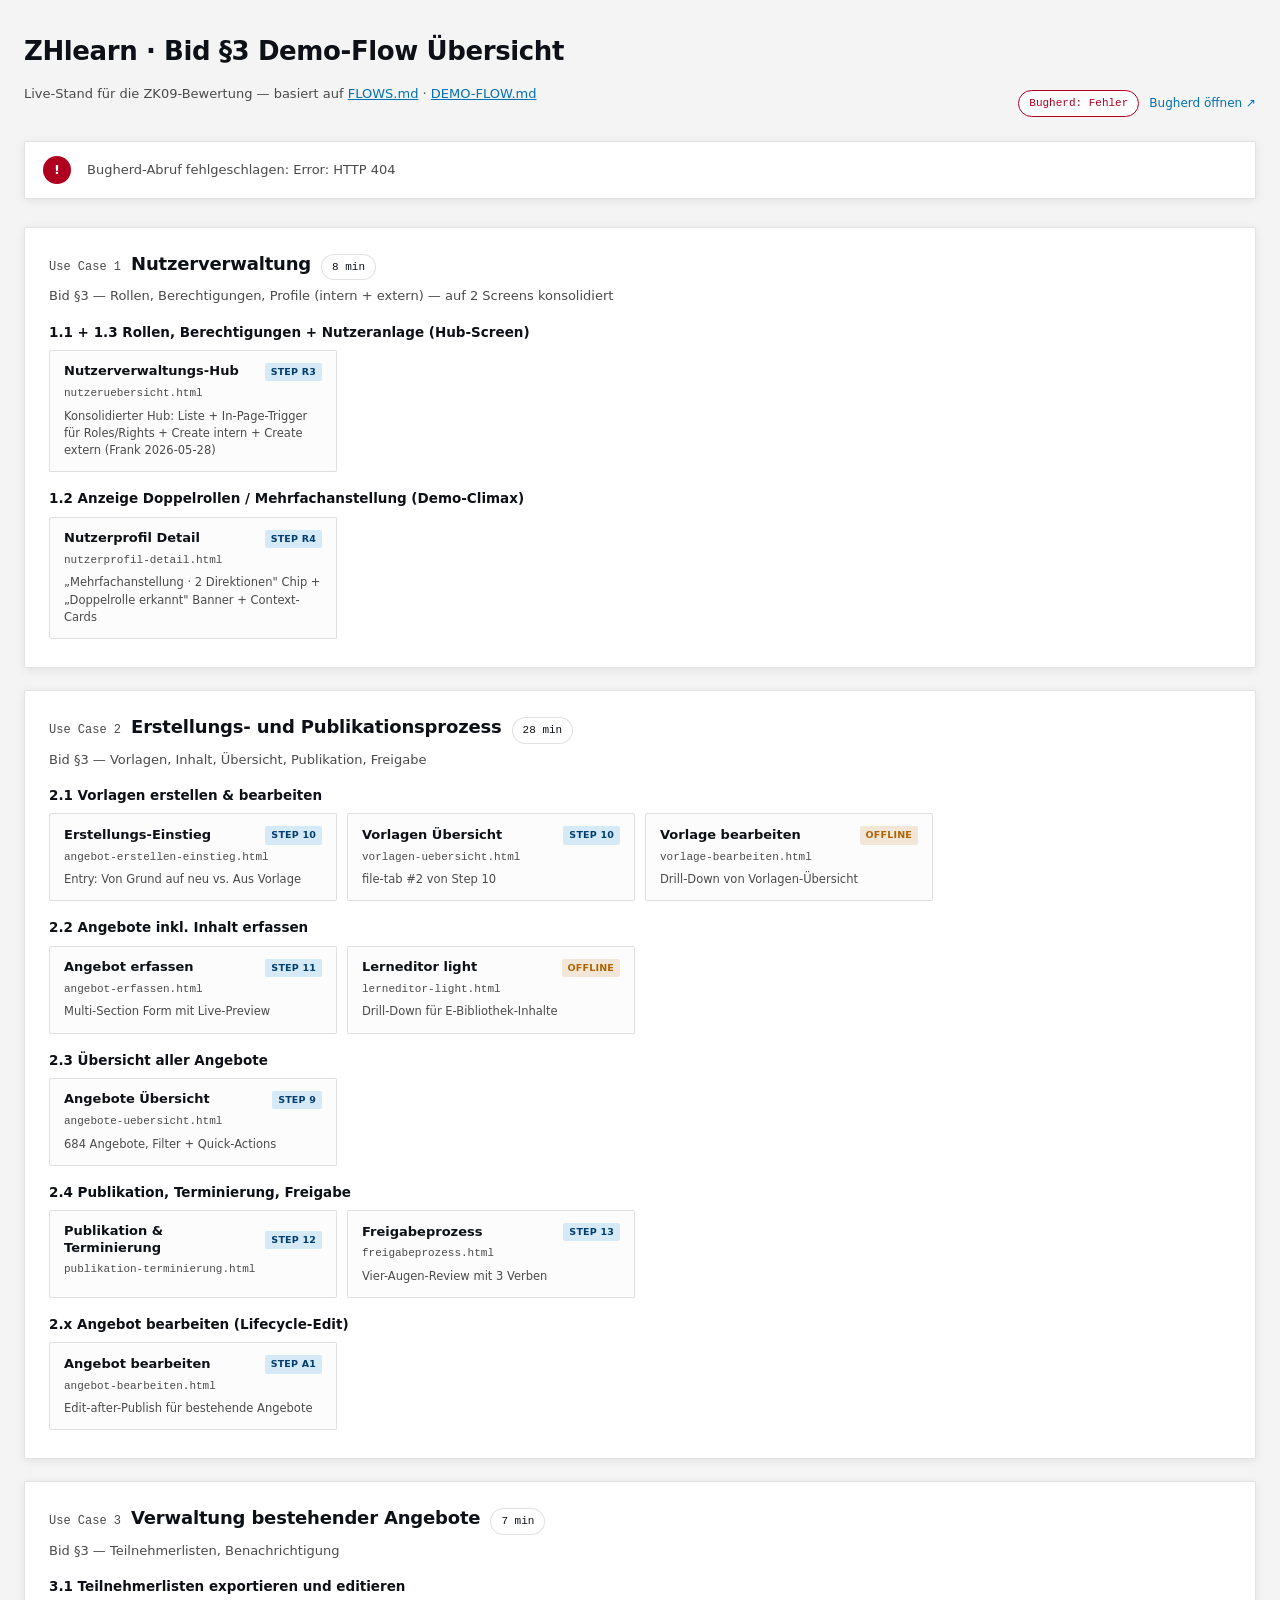
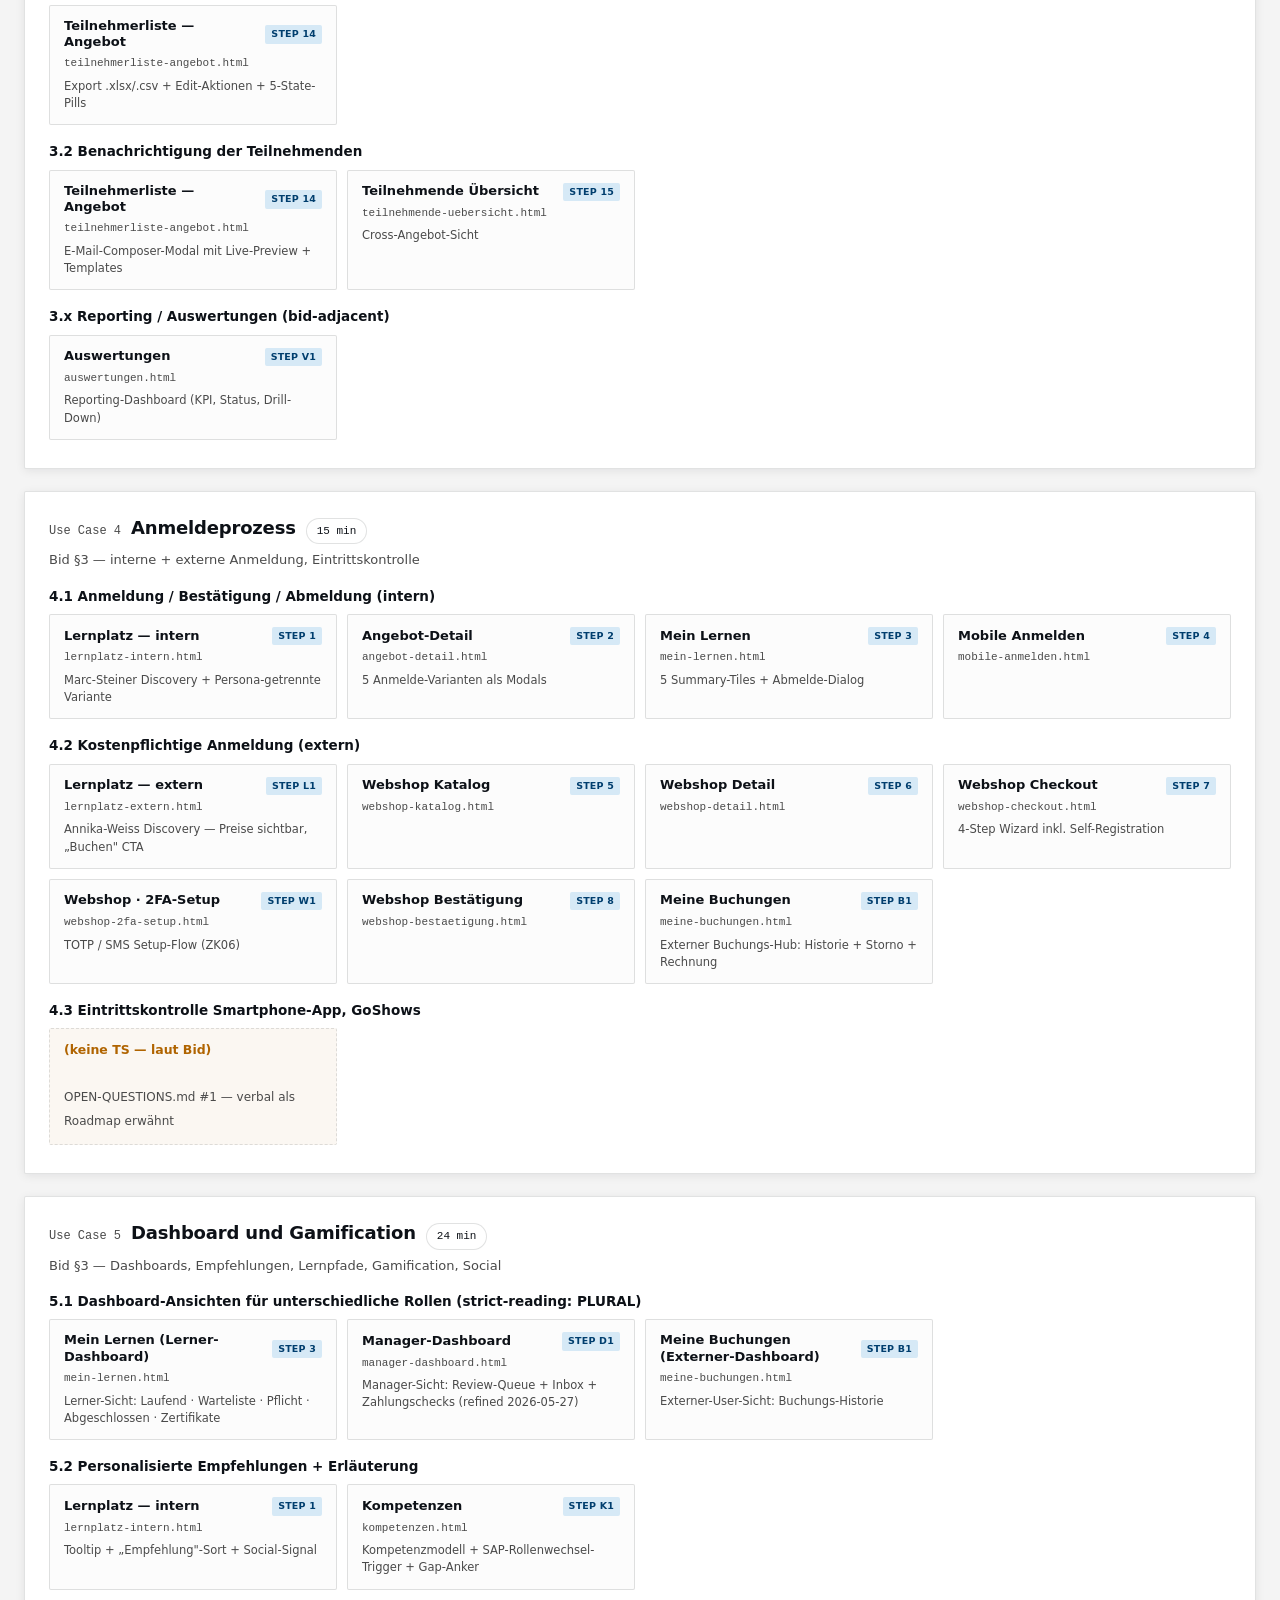
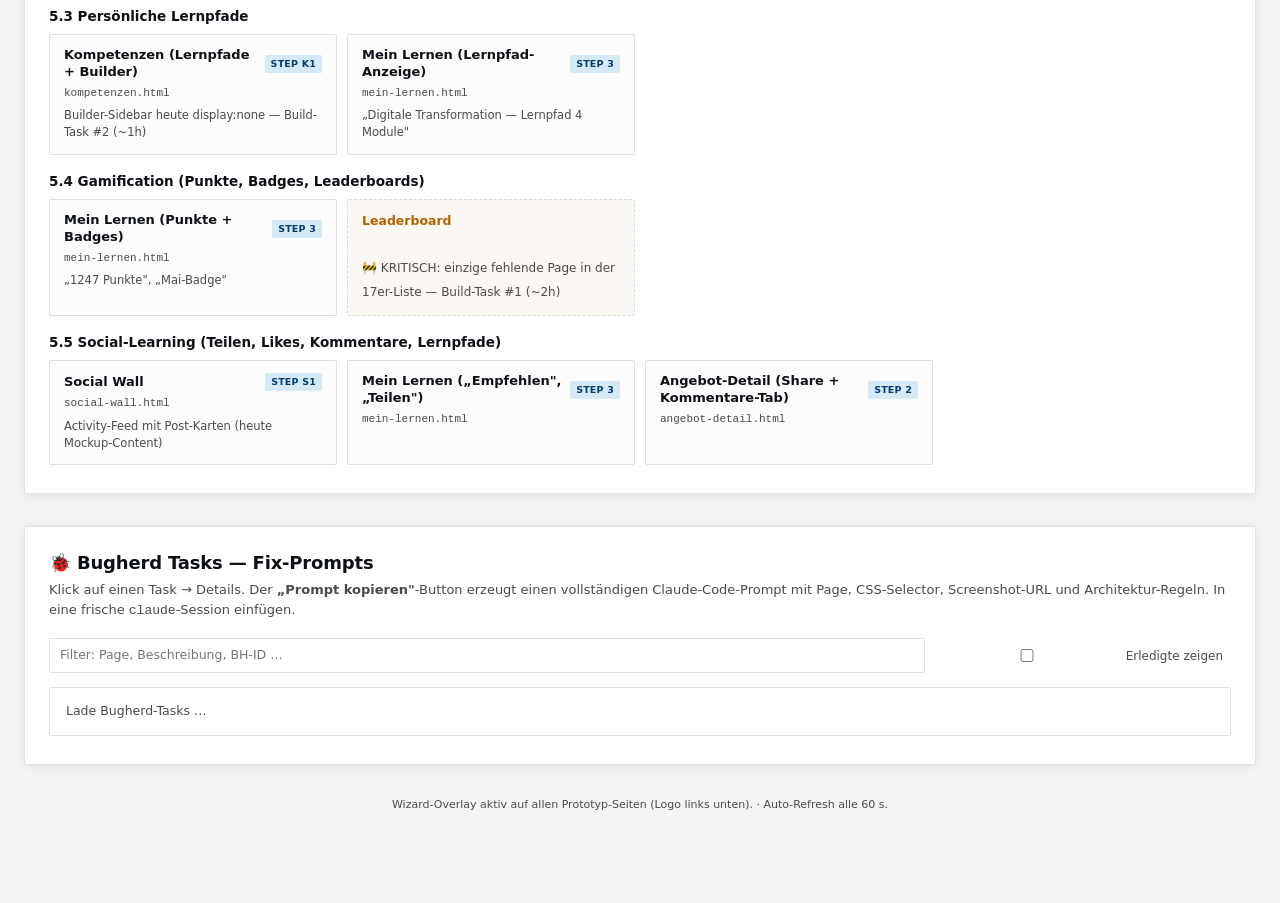
==== commit 2a7b25cf: "refactor(uc1): consolidate Block 1 to 2 screens after Frank's hub refactor Frank konsolidiert die ga" ====
--- a/walkthrough/overview.html
+++ b/walkthrough/overview.html
@@ -173,19 +173,15 @@
     const USE_CASES = [
       {
         num: '1', title: 'Nutzerverwaltung',
-        sub: 'Bid §3 — Rollen, Berechtigungen, Profile (intern + extern)',
+        sub: 'Bid §3 — Rollen, Berechtigungen, Profile (intern + extern) — auf 2 Screens konsolidiert',
         bullets: [
-          { title: '1.1 Verwaltung von Rollen und Berechtigungen', cards: [
-            { title: 'Rollen & Berechtigungen', file: 'rollen-berechtigungen.html', wiz: true, step: 'r1', note: 'Matrix-Editor + Multi-Direktion-Scope (überarbeitet 2026-05-27)' },
-            { title: 'Rolle bearbeiten', file: 'rolle-bearbeiten.html', wiz: true, step: 'r2' },
-          ]},
-          { title: '1.2 Anzeige Doppelrollen / Mehrfachanstellung', cards: [
-            { title: 'Nutzerübersicht', file: 'nutzeruebersicht.html', wiz: true, step: 'r3' },
-            { title: 'Nutzerprofil Detail', file: 'nutzerprofil-detail.html', wiz: true, step: 'r4', note: 'Zeigt Doppelrolle + Mehrfachanstellung (Demo-Climax)' },
-          ]},
-          { title: '1.3 Erstellung von Nutzerprofilen (intern + extern)', cards: [
-            { title: 'Nutzer anlegen — intern', file: 'nutzer-anlegen-intern.html', wiz: true, step: 'r5', note: 'SSO-Lookup via IAMZH' },
-            { title: 'Nutzer anlegen — extern', file: 'nutzer-anlegen-extern.html', wiz: true, step: 'r6', note: 'E-Mail-Verifikation + 2FA per ZK06' },
+          { title: '1.1 + 1.3 Rollen, Berechtigungen + Nutzeranlage (Hub-Screen)', cards: [
+            { title: 'Nutzerverwaltungs-Hub', file: 'nutzeruebersicht.html', wiz: true, step: 'r3',
+              note: 'Konsolidierter Hub: Liste + In-Page-Trigger für Roles/Rights + Create intern + Create extern (Frank 2026-05-28)' },
+          ]},
+          { title: '1.2 Anzeige Doppelrollen / Mehrfachanstellung (Demo-Climax)', cards: [
+            { title: 'Nutzerprofil Detail', file: 'nutzerprofil-detail.html', wiz: true, step: 'r4',
+              note: '„Mehrfachanstellung · 2 Direktionen" Chip + „Doppelrolle erkannt" Banner + Context-Cards' },
           ]},
         ],
       },
